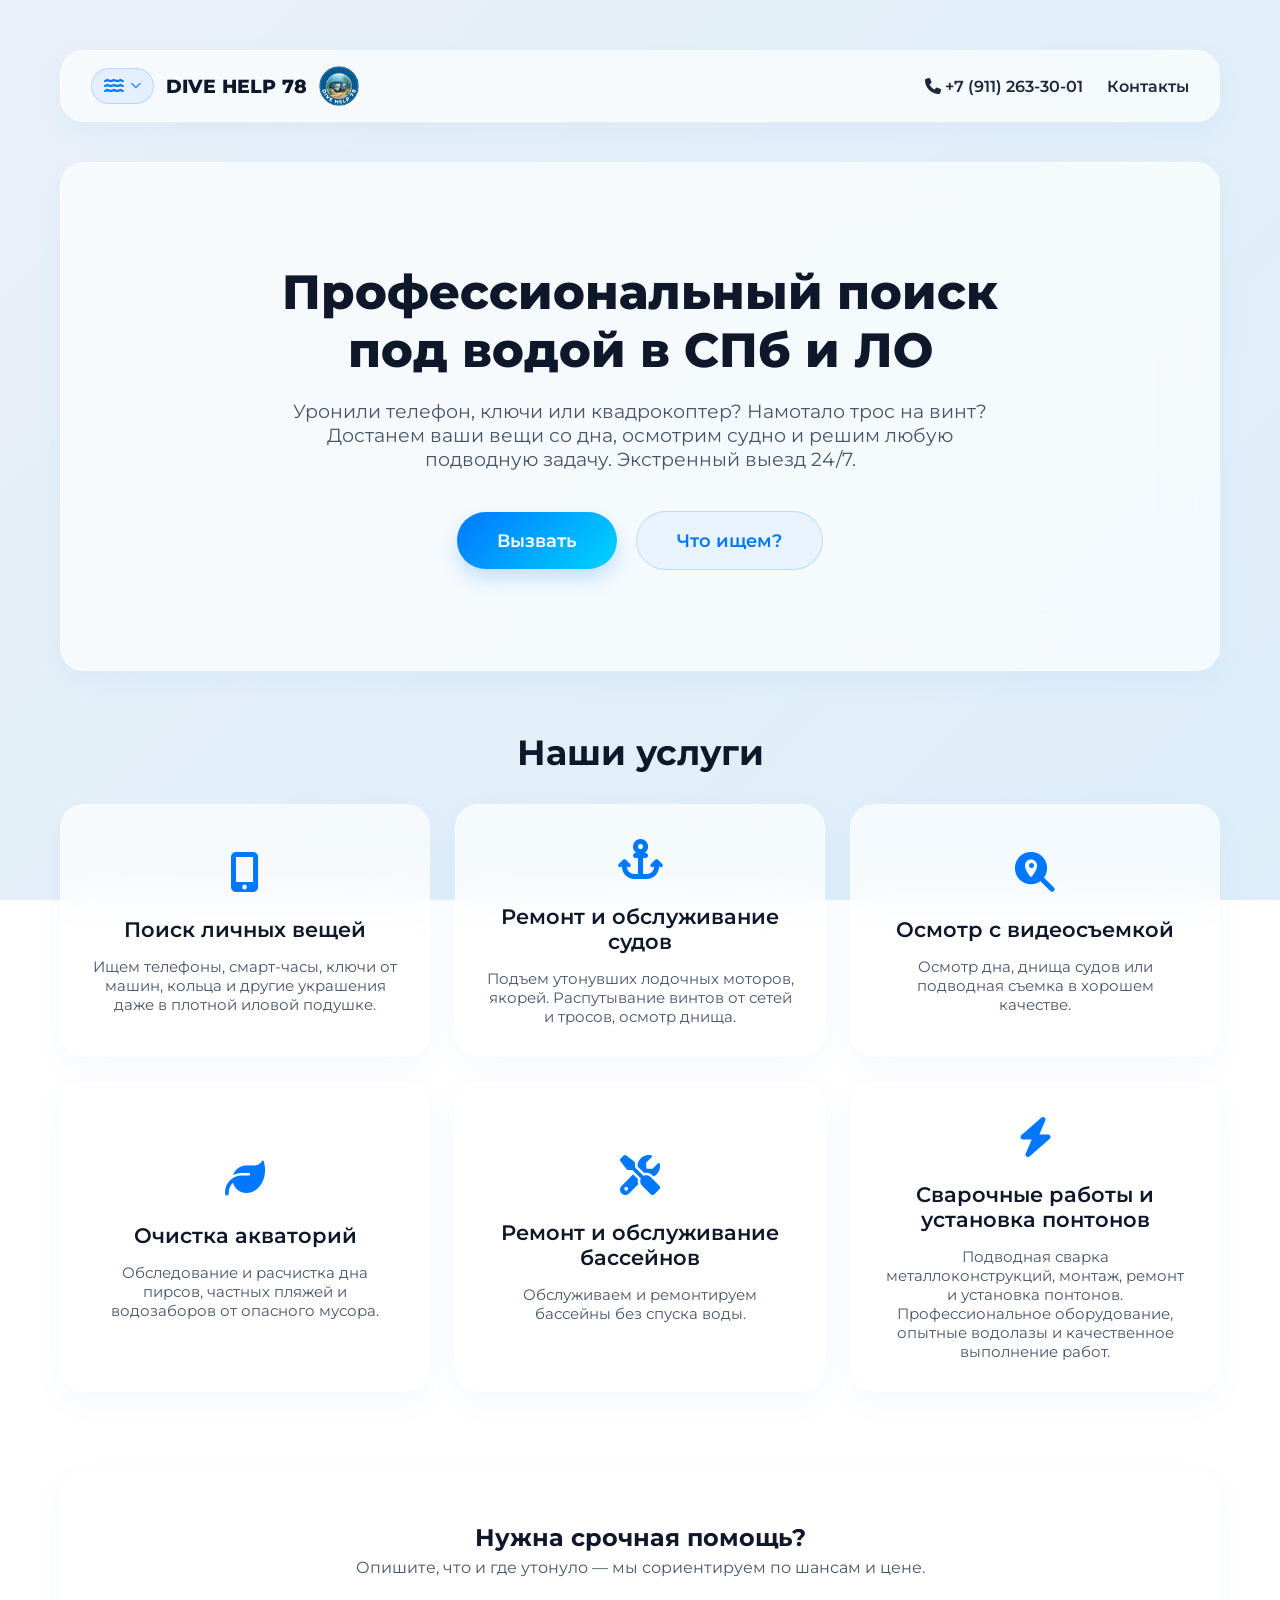
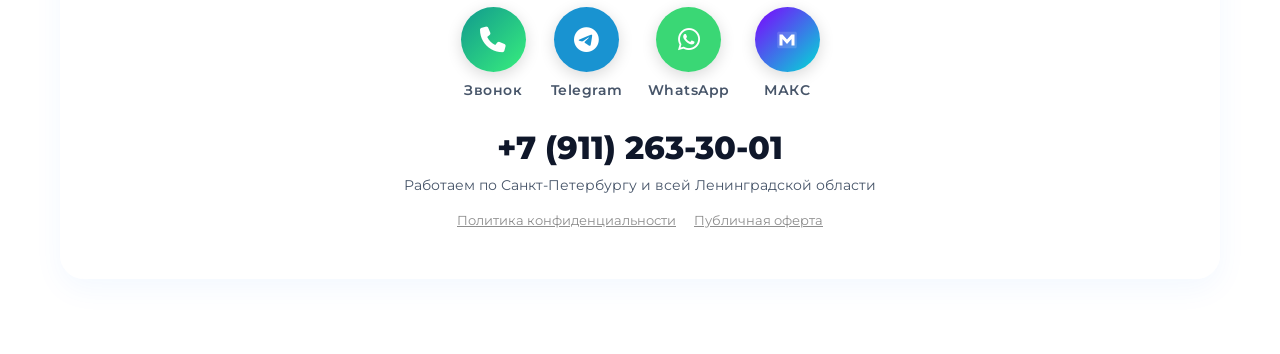
==== index.html @ a7d0ae2f "Add files via upload" ====
<!DOCTYPE html>
<html lang="ru">
<head>
    <meta charset="UTF-8">
    <meta name="viewport" content="width=device-width, initial-scale=1.0">
    <title>Водолазные услуги. СПб и ЛО</title>
    <link href="https://fonts.googleapis.com/css2?family=Montserrat:wght@400;600;800&display=swap" rel="stylesheet">
    <link rel="stylesheet" href="https://cdnjs.cloudflare.com/ajax/libs/font-awesome/6.4.0/css/all.min.css">
    <link rel="icon" href="Alogo.png" type="image/x-icon">
    
    <style>
        * {
            margin: 0;
            padding: 0;
            box-sizing: border-box;
            font-family: 'Montserrat', sans-serif;
        }

        html {
            height: -webkit-fill-available;
        }

        body {
            margin: 0;
            padding: 0;
            min-height: 100vh;
            min-height: 100dvh;
            padding-top: calc(max(15px, env(safe-area-inset-top)) + 15px) !important;
            padding-bottom: calc(max(15px, env(safe-area-inset-bottom)) + 20px) !important;
            
            position: relative;
            box-sizing: border-box;
            overflow-x: hidden;
        }

        body::before {
            content: "";
            position: fixed;
            top: 0;
            left: 0;
            right: 0;
            bottom: 0;
            background: rgba(15, 23, 42, 0.3);
            backdrop-filter: blur(8px); 
            -webkit-backdrop-filter: blur(8px);
            
            z-index: -1;
            pointer-events: none;
        }

        *, *::before, *::after {
            box-sizing: border-box;
        }

        .overlay {
            position: fixed;
            top: 0; left: 0; right: 0; bottom: 0;
            background: linear-gradient(135deg, rgba(240, 248, 255, 0.88) 0%, rgba(224, 242, 254, 0.92) 100%);
            z-index: -1;
        }

        .container {
            max-width: 1200px;
            margin: 0 auto;
            padding: 0 20px;
        }

        .glass {
            background: rgba(255, 255, 255, 0.65);
            backdrop-filter: blur(24px);
            -webkit-backdrop-filter: blur(24px);
            border: 1px solid rgba(255, 255, 255, 0.6);
            box-shadow: 0 10px 30px rgba(0, 119, 255, 0.05);
            border-radius: 24px;
        }

        header {
            display: flex;
            justify-content: space-between;
            align-items: center;
            padding: 15px 30px;
            margin-top: 20px;
            border-radius: 100px;
            position: relative;
            z-index: 100;
        }

        .logo {
            font-weight: 800;
            font-size: 1.2rem;
            display: flex;
            align-items: center;
            gap: 12px;
            user-select: none;
            color: #0f172a;
        }

        .logo-dropdown-container {
            position: relative;
            display: inline-flex;
            align-items: center;
        }

        .logo-dropdown-trigger {
            background: rgba(0, 119, 255, 0.08);
            border: 1px solid rgba(0, 119, 255, 0.2);
            color: #0077ff;
            cursor: pointer;
            display: flex;
            align-items: center;
            justify-content: center;
            gap: 6px;
            padding: 8px 12px;
            border-radius: 50px;
            transition: all 0.3s cubic-bezier(0.4, 0, 0.2, 1);
            outline: none;
        }

        .logo-dropdown-trigger:hover {
            background: rgba(0, 119, 255, 0.15);
            border-color: rgba(0, 119, 255, 0.4);
            transform: translateY(-1px);
            box-shadow: 0 4px 15px rgba(0, 119, 255, 0.15);
        }

        .logo-dropdown-trigger:active {
            transform: translateY(1px);
        }

        .logo-dropdown-trigger i.fa-water {
            font-size: 1.1rem;
        }

        .dropdown-arrow {
            font-size: 0.7rem;
            opacity: 0.8;
            transition: transform 0.3s ease;
        }

        .logo-dropdown-container.active .dropdown-arrow {
            transform: rotate(180deg);
        }

        .logo-dropdown-menu {
            position: absolute;
            top: calc(100% + 12px);
            left: 0;
            min-width: 280px;
            z-index: 1001;
            padding: 8px;
            display: none;
            opacity: 0;
            transform: translateY(-10px);
            transition: opacity 0.25s ease, transform 0.25s ease;
            pointer-events: none;
            background: rgba(255, 255, 255, 0.95);
            backdrop-filter: blur(32px);
            -webkit-backdrop-filter: blur(32px);
            border: 1px solid rgba(0, 119, 255, 0.15);
            box-shadow: 0 15px 40px rgba(0, 119, 255, 0.1);
        }

        .logo-dropdown-menu.show {
            display: block;
            opacity: 1;
            transform: translateY(0);
            pointer-events: auto;
        }

        .logo-dropdown-item {
            display: flex;
            align-items: center;
            gap: 12px;
            color: #334155;
            text-decoration: none;
            padding: 12px 16px;
            border-radius: 14px;
            font-size: 0.9rem;
            font-weight: 600;
            transition: all 0.2s ease;
        }

        .logo-dropdown-item:hover {
            background: rgba(0, 119, 255, 0.08);
            color: #0077ff;
            padding-left: 20px;
        }

        .logo-dropdown-item.active {
            color: #0077ff;
            background: rgba(0, 119, 255, 0.05);
        }

        .logo-dropdown-item i {
            font-size: 0.85rem;
            width: 16px;
            text-align: center;
            color: #0077ff;
            opacity: 0.9;
        }

        .mobile-close-btn {
            display: none;
        }

        .header-contacts a {
            color: #1e293b;
            text-decoration: none;
            font-weight: 600;
            margin-left: 20px;
            transition: 0.3s;
        }
        .header-contacts a:hover { color: #0077ff; }

        .hero {
            text-align: center;
            padding: 100px 20px;
            margin: 40px 0;
        }

        .hero h1 {
            font-size: 3rem;
            font-weight: 800;
            margin-bottom: 20px;
            color: #0f172a;
            text-shadow: none;
        }

        .hero p {
            font-size: 1.2rem;
            max-width: 700px;
            margin: 0 auto 40px;
            color: #475569;
        }

        .btn {
            display: inline-block;
            padding: 18px 40px;
            font-size: 1.1rem;
            font-weight: 600;
            text-decoration: none;
            border-radius: 50px;
            transition: all 0.3s ease;
            border: none;
            cursor: pointer;
        }

        .btn-primary {
            background: linear-gradient(135deg, #0077ff 0%, #00d4ff 100%);
            color: #fff;
            box-shadow: 0 10px 20px rgba(0, 119, 255, 0.2);
        }

        .btn-primary:hover {
            transform: translateY(-3px);
            box-shadow: 0 15px 25px rgba(0, 119, 255, 0.35);
        }

        .btn-outline {
            background: rgba(0, 119, 255, 0.05);
            border: 1px solid rgba(0, 119, 255, 0.2);
            color: #0077ff;
            margin-left: 15px;
        }
        .btn-outline:hover { 
            background: rgba(0, 119, 255, 0.1);
            border-color: rgba(0, 119, 255, 0.4);
        }

        .services-title {
            text-align: center;
            font-size: 2.2rem;
            margin: 60px 0 30px;
            color: #0f172a;
        }

        .services-grid {
            display: grid;
            grid-template-columns: repeat(auto-fit, minmax(280px, 1fr));
            gap: 25px;
            margin-bottom: 80px;
        }

        .service-card {
            display: flex;
            flex-direction: column;
            align-items: center;
            justify-content: center;
            padding: 30px;
            text-align: center;
            text-decoration: none;
            color: #1e293b;
            transition: transform 0.4s cubic-bezier(0.165, 0.84, 0.44, 1), 
                        background 0.4s ease, 
                        box-shadow 0.4s ease,
                        border-color 0.4s ease;
            cursor: pointer;
        }

        .service-card:hover {
            transform: translateY(-10px);
            background: rgba(255, 255, 255, 0.9);
            border-color: rgba(0, 119, 255, 0.3);
            box-shadow: 0 15px 35px rgba(0, 119, 255, 0.1);
        }

        .service-icon {
            font-size: 2.5rem;
            color: #0077ff;
            margin-bottom: 20px;
        }

        .service-card h3 {
            font-size: 1.3rem;
            margin-bottom: 15px;
            font-weight: 600;
            color: #0f172a;
        }

        .service-card p {
            font-size: 0.95rem;
            color: #475569;
        }

        footer {
            text-align: center;
            padding: 50px 20px;
            margin-bottom: 40px;
            color: #1e293b;
        }

        footer h2 {
            color: #0f172a;
        }

        .social-links {
            margin: 30px auto;
            display: flex;
            justify-content: center;
            flex-wrap: wrap;
            gap: 25px;
            max-width: 700px;
        }

        .social-item {
            display: flex;
            flex-direction: column;
            align-items: center;
            gap: 10px;
        }

        .social-btn {
            display: flex;
            align-items: center;
            justify-content: center;
            width: 65px;
            height: 65px;
            border-radius: 50%;
            font-size: 1.6rem;
            color: #fff;
            text-decoration: none;
            transition: all 0.3s cubic-bezier(0.175, 0.885, 0.32, 1.275);
            box-shadow: 0 4px 15px rgba(0,0,0,0.15);
        }

        .social-btn.phone {
            background: linear-gradient(135deg, #11998e 0%, #38ef7d 100%);
        }
        .social-btn.tg {
            background: rgba(0, 136, 204, 0.9);
        }
        .social-btn.wa {
            background: rgba(37, 211, 102, 0.9);
        }
        .social-btn.max {
            background: linear-gradient(135deg, #7F00FF 0%, #00DFD4 100%);
        }

        .social-btn:hover {
            transform: scale(1.15) translateY(-5px);
            box-shadow: 0 10px 25px rgba(0, 119, 255, 0.25);
        }

        .social-label {
            font-size: 0.85rem;
            font-weight: 600;
            color: #475569;
            letter-spacing: 0.5px;
            transition: color 0.3s ease;
        }

        .social-item:hover .social-label {
            color: #0077ff;
        }

        .header-center-img {
            height: 2.5rem;
            width: auto;
            object-fit: contain;
            display: block;
        }

        @media (max-width: 768px) {
            .header-center-img {
                height: 1rem;
            }
        }

        @media (max-width: 768px) {
            .container { 
                padding: 0 6px !important; 
            }
            
            body {
                background-attachment: scroll;
            }

            .glass {
                background: rgba(255, 255, 255, 0.95) !important;
                backdrop-filter: blur(10px) !important;
                -webkit-backdrop-filter: blur(10px) !important;
                border: 1px solid rgba(255, 255, 255, 0.9) !important;
                box-shadow: 0 4px 15px rgba(0, 119, 255, 0.03) !important;
            }

            header { 
                flex-direction: row !important; 
                justify-content: space-between !important;
                align-items: center !important;
                margin-top: 8px !important;
                padding: 10px 14px !important;
                border-radius: 16px !important;
                gap: 8px !important;
            }
            
            .logo { 
                width: auto !important;
                justify-content: flex-start !important;
                font-size: 0.95rem !important;
            }
            
            .header-contacts {
                display: flex !important;
                flex-direction: column !important;
                align-items: flex-end !important;
                gap: 2px !important;
            }

            .header-contacts a { 
                margin: 0 !important; 
                display: block !important; 
                font-size: 0.8rem !important;
                line-height: 1.2 !important;
            }
            
            .hero {
                padding: 24px 12px !important;
                margin: 10px 0 !important;
                border-radius: 16px !important;
            }

            .hero h1 { 
                font-size: 1.6rem !important; 
                margin-bottom: 8px !important;
                line-height: 1.25 !important;
            }

            .hero p {
                font-size: 0.85rem !important;
                margin-bottom: 16px !important;
                line-height: 1.45 !important;
            }

            .hero-buttons {
                display: flex !important;
                gap: 8px !important;
                justify-content: center !important;
                width: 100% !important;
            }

            .btn {
                padding: 12px 14px !important;
                font-size: 0.9rem !important;
                border-radius: 12px !important;
                flex: 1 !important;
                text-align: center !important;
            }

            .btn-outline { 
                margin-left: 0 !important; 
                margin-top: 0 !important; 
            }
            
            .services-title {
                font-size: 1.4rem !important;
                margin: 20px 0 10px !important;
            }

            .services-grid {
                grid-template-columns: 1fr !important;
                gap: 8px !important;
                margin-bottom: 25px !important;
            }

            .service-card {
                padding: 14px 16px !important;
                border-radius: 16px !important;
                text-align: left !important;
                display: flex !important;
                flex-direction: row !important;
                align-items: center !important;
                justify-content: flex-start !important;
                gap: 14px !important;
            }

            .service-card:hover {
                transform: none !important;
            }

            .service-icon {
                font-size: 1.8rem !important;
                margin-bottom: 0 !important;
                flex-shrink: 0 !important;
                width: 36px !important;
                text-align: center !important;
            }

            .service-card-text {
                display: flex !important;
                flex-direction: column !important;
                gap: 2px !important;
            }

            .service-card h3 {
                font-size: 1.05rem !important;
                margin-bottom: 0 !important;
            }

            .service-card p {
                font-size: 0.8rem !important;
                line-height: 1.35 !important;
            }

            footer {
                padding: 25px 12px !important;
                margin-bottom: 12px !important;
                border-radius: 16px !important;
            }

            footer h2 {
                font-size: 1.3rem !important;
            }

            footer p {
                font-size: 0.85rem !important;
            }

            .social-links {
                gap: 12px !important;
                margin: 15px 0 !important;
            }

            .social-item {
                gap: 6px !important;
            }

            .social-btn {
                width: 50px !important;
                height: 50px !important;
                font-size: 1.25rem !important;
            }

            .social-label {
                font-size: 0.7rem !important;
            }

            footer a[href^="tel"] {
                font-size: 1.45rem !important;
            }
            
            .logo-dropdown-menu {
                position: fixed;
                top: 0;
                left: 0;
                width: 100vw;
                height: 100vh;
                min-width: 100vw;
                background: rgba(240, 248, 255, 0.98);
                backdrop-filter: blur(32px);
                -webkit-backdrop-filter: blur(32px);
                z-index: 99999;
                padding: 100px 24px 40px 24px;
                border: none;
                border-radius: 0;
                display: none;
                flex-direction: column;
                justify-content: center;
                align-items: center;
                box-sizing: border-box;
                transform: translateY(-20px);
                opacity: 0;
                transition: opacity 0.3s cubic-bezier(0.4, 0, 0.2, 1), transform 0.3s cubic-bezier(0.4, 0, 0.2, 1);
                pointer-events: none;
            }
            
            .logo-dropdown-menu.show {
                display: flex !important;
                opacity: 1;
                transform: translateY(0);
                pointer-events: auto;
            }

            .logo-dropdown-items-container {
                width: 100%;
                max-width: 360px;
                display: flex;
                flex-direction: column;
                gap: 16px;
            }

            .logo-dropdown-item {
                font-size: 1.1rem;
                padding: 18px 24px;
                border-radius: 18px;
                background: rgba(255, 255, 255, 0.7);
                border: 1px solid rgba(0, 119, 255, 0.1);
                color: #1e293b;
                justify-content: flex-start;
                transition: all 0.2s ease;
            }

            .logo-dropdown-item:hover {
                background: rgba(0, 119, 255, 0.1);
                transform: scale(1.02);
                padding-left: 28px;
            }

            .mobile-close-btn {
                display: flex;
                align-items: center;
                justify-content: center;
                position: absolute;
                top: 30px;
                right: 30px;
                width: 54px;
                height: 54px;
                border-radius: 50%;
                background: rgba(255, 255, 255, 0.9);
                border: 1px solid rgba(0, 119, 255, 0.15);
                color: #1e293b;
                font-size: 1.6rem;
                cursor: pointer;
                transition: all 0.25s cubic-bezier(0.4, 0, 0.2, 1);
                z-index: 100000;
            }

            .mobile-close-btn:hover {
                background: #ffffff;
                transform: rotate(90deg) scale(1.05);
            }
        }
    </style>
</head>
<body>

    <div class="overlay"></div>

    <div class="container">
        <header class="glass">
            <div class="logo">
                <div class="logo-dropdown-container" id="logoDropdownContainer">
                    <button class="logo-dropdown-trigger" id="logoDropdownTrigger" title="Разделы сайта" aria-label="Открыть меню разделов">
                        <i class="fa-solid fa-water"></i>
                        <i class="fa-solid fa-chevron-down dropdown-arrow"></i>
                    </button>
                    <div class="logo-dropdown-menu glass" id="logoDropdownMenu">
                        <button class="mobile-close-btn" id="mobileCloseBtn" aria-label="Закрыть меню">
                            <i class="fa-solid fa-xmark"></i>
                        </button>
                        <div class="logo-dropdown-items-container" id="logoDropdownItemsContainer"></div>
                    </div>
                </div>
                <span><a href="index.html" style="color: inherit; text-decoration: none;">DIVE HELP 78</a></span>
                <img src="Alogo.png" alt="Центральный логотип" class="header-center-img">
            </div>
            <div class="header-contacts">
                <a href="tel:+79112633001"><i class="fa-solid fa-phone"></i> +7 (911) 263-30-01</a>
                <a href="#contacts" id="headerContactsLink">Контакты</a>
            </div>
        </header>

        <section class="hero glass">
            <h1>Профессиональный поиск<br>под водой в СПб и ЛО</h1>
            <p>Уронили телефон, ключи или квадрокоптер? Намотало трос на винт? Достанем ваши вещи со дна, осмотрим судно и решим любую подводную задачу. Экстренный выезд 24/7.</p>
            <div class="hero-buttons">
                <a href="tel:+79112633001" class="btn btn-primary">Вызвать</a>
                <a href="#services" class="btn btn-outline" id="heroServicesBtn">Что ищем?</a>
            </div>
        </section>

        <h2 class="services-title">Наши услуги</h2>

        <section class="services-grid" id="services">
            <a href="personal-search.html" class="service-card glass">
                <div class="service-icon"><i class="fa-solid fa-mobile-screen-button"></i></div>
                <div class="service-card-text">
                    <h3>Поиск личных вещей</h3>
                    <p>Ищем телефоны, смарт-часы, ключи от машин, кольца и другие украшения даже в плотной иловой подушке.</p>
                </div>
            </a>
            <a href="boat-help.html" class="service-card glass">
                <div class="service-icon"><i class="fa-solid fa-anchor"></i></div>
                <div class="service-card-text">
                    <h3>Ремонт и обслуживание судов</h3>
                    <p>Подъем утонувших лодочных моторов, якорей. Распутывание винтов от сетей и тросов, осмотр днища.</p>
                </div>
            </a>
            <a href="instrument-work.html" class="service-card glass">
                <div class="service-icon"><i class="fa-solid fa-magnifying-glass-location"></i></div>
                <div class="service-card-text">
                    <h3>Осмотр с видеосъемкой</h3>
                    <p>Осмотр дна, днища судов или подводная съемка в хорошем качестве.</p>
                </div>
            </a>
            <a href="water-cleaning.html" class="service-card glass">
                <div class="service-icon"><i class="fa-solid fa-leaf"></i></div>
                <div class="service-card-text">
                    <h3>Очистка акваторий</h3>
                    <p>Обследование и расчистка дна пирсов, частных пляжей и водозаборов от опасного мусора.</p>
                </div>
            </a>
            <a href="pool-cleaning.html" class="service-card glass">
                <div class="service-icon"><i class="fa-solid fa-screwdriver-wrench"></i></div>
                <div class="service-card-text">
                    <h3>Ремонт и обслуживание бассейнов</h3>
                    <p>Обслуживаем и ремонтируем бассейны без спуска воды.</p>
                </div>
            </a>
            <a href="welding.html" class="service-card glass">
                <div class="service-icon"><i class="fa-solid fa-bolt"></i></div>
                <div class="service-card-text">
                    <h3>Сварочные работы и установка понтонов</h3>
                    <p>Подводная сварка металлоконструкций, монтаж, ремонт и установка понтонов. Профессиональное оборудование, опытные водолазы и качественное выполнение работ.</p>
                </div>
            </a>
        </section>

        <footer class="glass" id="contacts">
            <h2>Нужна срочная помощь?</h2>
            <p style="margin-top: 6px; color: #475569;">Опишите, что и где утонуло — мы сориентируем по шансам и цене.</p>
            
            <div class="social-links">
                <div class="social-item">
                    <a href="tel:+79112633001" class="social-btn phone" title="Позвонить">
                        <i class="fa-solid fa-phone"></i>
                    </a>
                    <span class="social-label">Звонок</span>
                </div>

                <div class="social-item">
                    <a href="https://t.me/ProRepairman" class="social-btn tg" title="Telegram">
                        <i class="fa-brands fa-telegram"></i>
                    </a>
                    <span class="social-label">Telegram</span>
                </div>

                <div class="social-item">
                    <a href="https://wa.me/qr/2NF34R5OAM47B1" class="social-btn wa" title="WhatsApp">
                        <i class="fa-brands fa-whatsapp"></i>
                    </a>
                    <span class="social-label">WhatsApp</span>
                </div>

                <div class="social-item">
                    <a href="https://max.ru/u/f9LHodD0cOJIS66kGopVTmvgJo4LLvwAf3S8urF5gBmhGiVGxM2g5VNyJGg" class="social-btn max" title="Мессенджер МАКС">
                        <svg width="24" height="24" viewBox="0 0 24 24" fill="none" xmlns="http://www.w3.org/2000/svg">
                            <path d="M2.25 5.25V18.75C2.25 19.5784 2.92157 20.25 3.75 20.25H20.25C21.0784 20.25 21.75 19.5784 21.75 18.75V5.25C21.75 4.42157 21.0784 3.75 20.25 3.75H3.75C2.92157 3.75 2.25 4.42157 2.25 5.25Z" fill="white" fill-opacity="0.15"/>
                            <path d="M4.5 17.5V6.5H7.5L12 11.5L16.5 6.5H19.5V17.5H16.5V11L12 16L7.5 11V17.5H4.5Z" fill="white"/>
                        </svg>
                    </a>
                    <span class="social-label">МАКС</span>
                </div>
            </div>

            <a href="tel:+79112633001" style="font-size: 2rem; color: #0f172a; text-decoration: none; font-weight: 800;">
                +7 (911) 263-30-01
            </a>
            <p style="margin-top: 10px; font-size: 0.85rem; color: #475569;">Работаем по Санкт-Петербургу и всей Ленинградской области</p>
            <div style="margin-top: 20px; font-size: 0.8rem;">
                <a href="privacy.html" style="color: rgb(141, 141, 141); text-decoration: underline; margin-right: 15px;">Политика конфиденциальности</a>
                <a href="offer.html" style="color: rgb(141, 141, 141); text-decoration: underline;">Публичная оферта</a>
            </div>
        </footer>
    </div>

    <script>
        document.addEventListener('DOMContentLoaded', () => {
            const sitePages = [
                { name: 'Главная страница', url: 'index.html', active: true, icon: 'fa-house' },
                { name: 'Поиск личных вещей', url: 'personal-search.html', icon: 'fa-mobile-screen-button' },
                { name: 'Помощь катерам и яхтам', url: 'boat-help.html', icon: 'fa-anchor' },
                { name: 'Осмотр с видеосъемкой', url: 'instrument-work.html', icon: 'fa-magnifying-glass-location' },
                { name: 'Очистка акваторий', url: 'water-cleaning.html', icon: 'fa-leaf' },
                { name: 'Ремонт и обслуживание бассейнов', url: 'pool-cleaning.html', icon: 'fa-screwdriver-wrench'},
                { name: 'Сварочные работы и установка понтонов', url: 'pool-cleaning.html', icon: 'fa-bolt'}
            ];

            const trigger = document.getElementById('logoDropdownTrigger');
            const menu = document.getElementById('logoDropdownMenu');
            const container = document.getElementById('logoDropdownContainer');
            const itemsContainer = document.getElementById('logoDropdownItemsContainer');
            const closeBtn = document.getElementById('mobileCloseBtn');

            if (menu && trigger && container && itemsContainer) {
                itemsContainer.innerHTML = ''; 

                sitePages.forEach(page => {
                    const item = document.createElement('a');
                    item.href = page.url;
                    item.className = 'logo-dropdown-item';
                    if (page.active) {
                        item.classList.add('active');
                    }

                    const iconClass = page.icon || 'fa-arrow-right';
                    item.innerHTML = `<i class="fa-solid ${iconClass}"></i><span>${page.name}</span>`;
                    
                    itemsContainer.appendChild(item);
                });

                function openDropdown() {
                    menu.style.display = window.innerWidth <= 768 ? 'flex' : 'block';
                    if (window.innerWidth <= 768) {
                        document.body.style.overflow = 'hidden';
                    }
                    setTimeout(() => {
                        menu.classList.add('show');
                        container.classList.add('active');
                    }, 20);
                }

                function closeDropdown() {
                    menu.classList.remove('show');
                    container.classList.remove('active');
                    document.body.style.overflow = '';
                    setTimeout(() => {
                        if (!menu.classList.contains('show')) {
                            menu.style.display = 'none';
                        }
                    }, 250);
                }

                trigger.addEventListener('click', (e) => {
                    e.stopPropagation();
                    const isOpen = menu.classList.contains('show');
                    if (isOpen) {
                        closeDropdown();
                    } else {
                        openDropdown();
                    }
                });

                if (closeBtn) {
                    closeBtn.addEventListener('click', (e) => {
                        e.stopPropagation();
                        closeDropdown();
                    });
                }

                document.addEventListener('click', (e) => {
                    if (window.innerWidth > 768 && !container.contains(e.target)) {
                        closeDropdown();
                    }
                });

                document.addEventListener('keydown', (e) => {
                    if (e.key === 'Escape') {
                        closeDropdown();
                    }
                });
            }

            function smoothScrollTo(targetSelector, duration) {
                const target = document.querySelector(targetSelector);
                if (!target) return;

                const targetPosition = target.getBoundingClientRect().top + window.pageYOffset;
                const startPosition = window.pageYOffset;
                const distance = targetPosition - startPosition;
                let startTime = null;

                function ease(t, b, c, d) {
                    t /= d / 2;
                    if (t < 1) return c / 2 * t * t * t * t * t + b;
                    t -= 2;
                    return c / 2 * (t * t * t * t * t + 2) + b;
                }

                function animation(currentTime) {
                    if (startTime === null) startTime = currentTime;
                    const timeElapsed = currentTime - startTime;
                    const run = ease(timeElapsed, startPosition, distance, duration);
                    window.scrollTo(0, run);
                    if (timeElapsed < duration) requestAnimationFrame(animation);
                }

                requestAnimationFrame(animation);
            }

            const contactsLink = document.getElementById('headerContactsLink');
            if (contactsLink) {
                contactsLink.addEventListener('click', (e) => {
                    e.preventDefault();
                    if (menu && menu.classList.contains('show')) {
                        closeDropdown();
                    }
                    smoothScrollTo('#contacts', 1200);
                });
            }

            const servicesBtn = document.getElementById('heroServicesBtn');
            if (servicesBtn) {
                servicesBtn.addEventListener('click', (e) => {
                    e.preventDefault();
                    smoothScrollTo('#services', 1000);
                });
            }
        });
    </script>
</body>
</html>
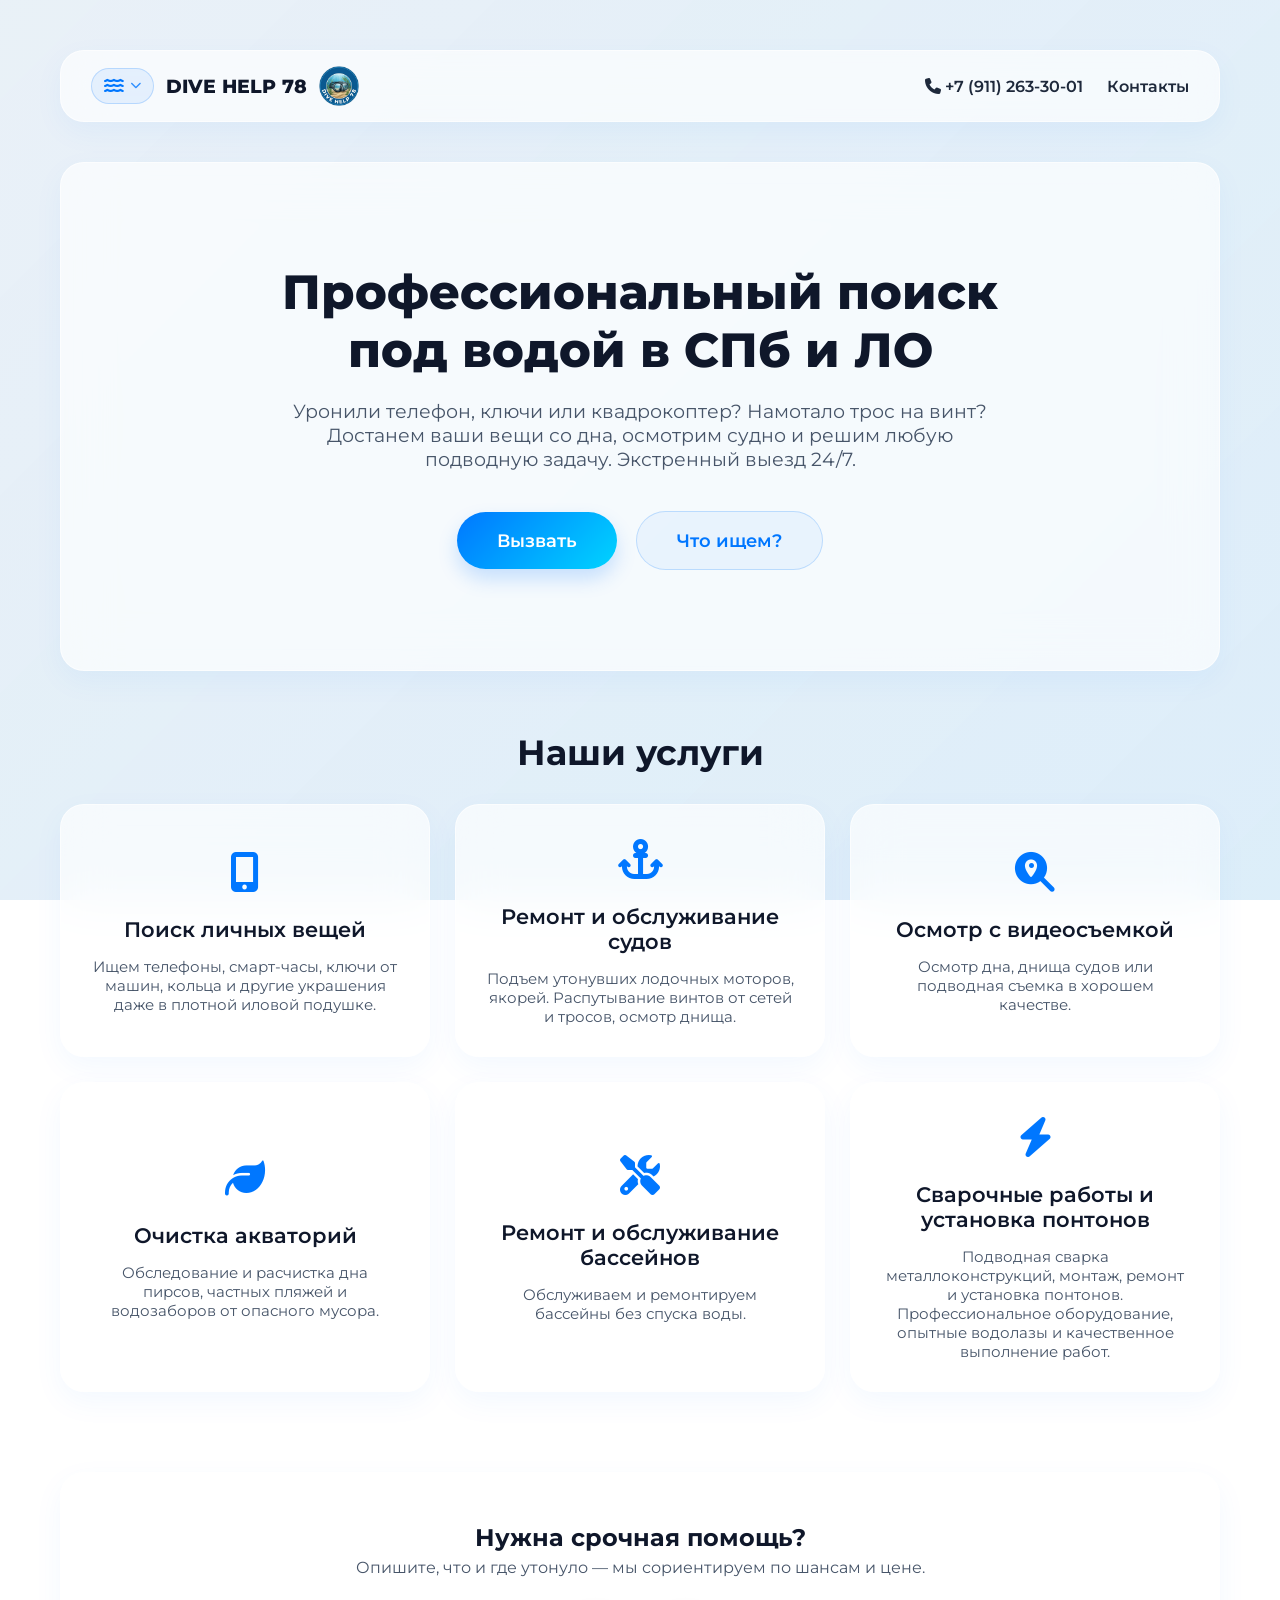
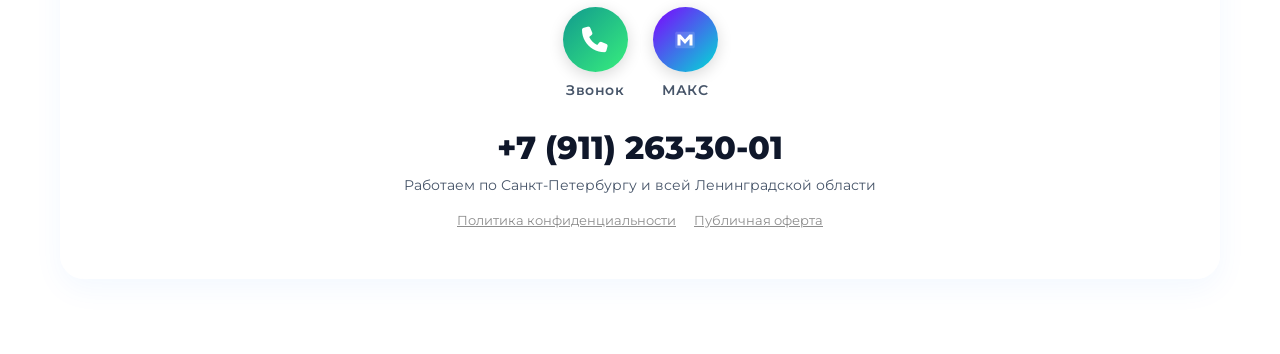
==== commit d56019aa: "Add files via upload" ====
--- a/index.html
+++ b/index.html
@@ -757,7 +757,7 @@
                     <span class="social-label">Звонок</span>
                 </div>
 
-                <div class="social-item">
+                <!-- <div class="social-item">
                     <a href="https://t.me/ProRepairman" class="social-btn tg" title="Telegram">
                         <i class="fa-brands fa-telegram"></i>
                     </a>
@@ -769,7 +769,7 @@
                         <i class="fa-brands fa-whatsapp"></i>
                     </a>
                     <span class="social-label">WhatsApp</span>
-                </div>
+                </div> -->
 
                 <div class="social-item">
                     <a href="https://max.ru/u/f9LHodD0cOJIS66kGopVTmvgJo4LLvwAf3S8urF5gBmhGiVGxM2g5VNyJGg" class="social-btn max" title="Мессенджер МАКС">
@@ -786,9 +786,13 @@
                 +7 (911) 263-30-01
             </a>
             <p style="margin-top: 10px; font-size: 0.85rem; color: #475569;">Работаем по Санкт-Петербургу и всей Ленинградской области</p>
-            <div style="margin-top: 20px; font-size: 0.8rem;">
+            <!--    <div style="margin-top: 20px; font-size: 0.8rem;">
                 <a href="privacy.html" style="color: rgb(141, 141, 141); text-decoration: underline; margin-right: 15px;">Политика конфиденциальности</a>
                 <a href="offer.html" style="color: rgb(141, 141, 141); text-decoration: underline;">Публичная оферта</a>
+            </div>    -->
+            <div style="margin-top: 20px; font-size: 0.8rem;">
+                <a href="development-in-process.html" style="color: rgb(141, 141, 141); text-decoration: underline; margin-right: 15px;">Политика конфиденциальности</a>
+                <a href="development-in-process.html" style="color: rgb(141, 141, 141); text-decoration: underline;">Публичная оферта</a>
             </div>
         </footer>
     </div>
@@ -802,7 +806,7 @@
                 { name: 'Осмотр с видеосъемкой', url: 'instrument-work.html', icon: 'fa-magnifying-glass-location' },
                 { name: 'Очистка акваторий', url: 'water-cleaning.html', icon: 'fa-leaf' },
                 { name: 'Ремонт и обслуживание бассейнов', url: 'pool-cleaning.html', icon: 'fa-screwdriver-wrench'},
-                { name: 'Сварочные работы и установка понтонов', url: 'pool-cleaning.html', icon: 'fa-bolt'}
+                { name: 'Сварочные работы и установка понтонов', url: 'welding.html', icon: 'fa-bolt'}
             ];
 
             const trigger = document.getElementById('logoDropdownTrigger');
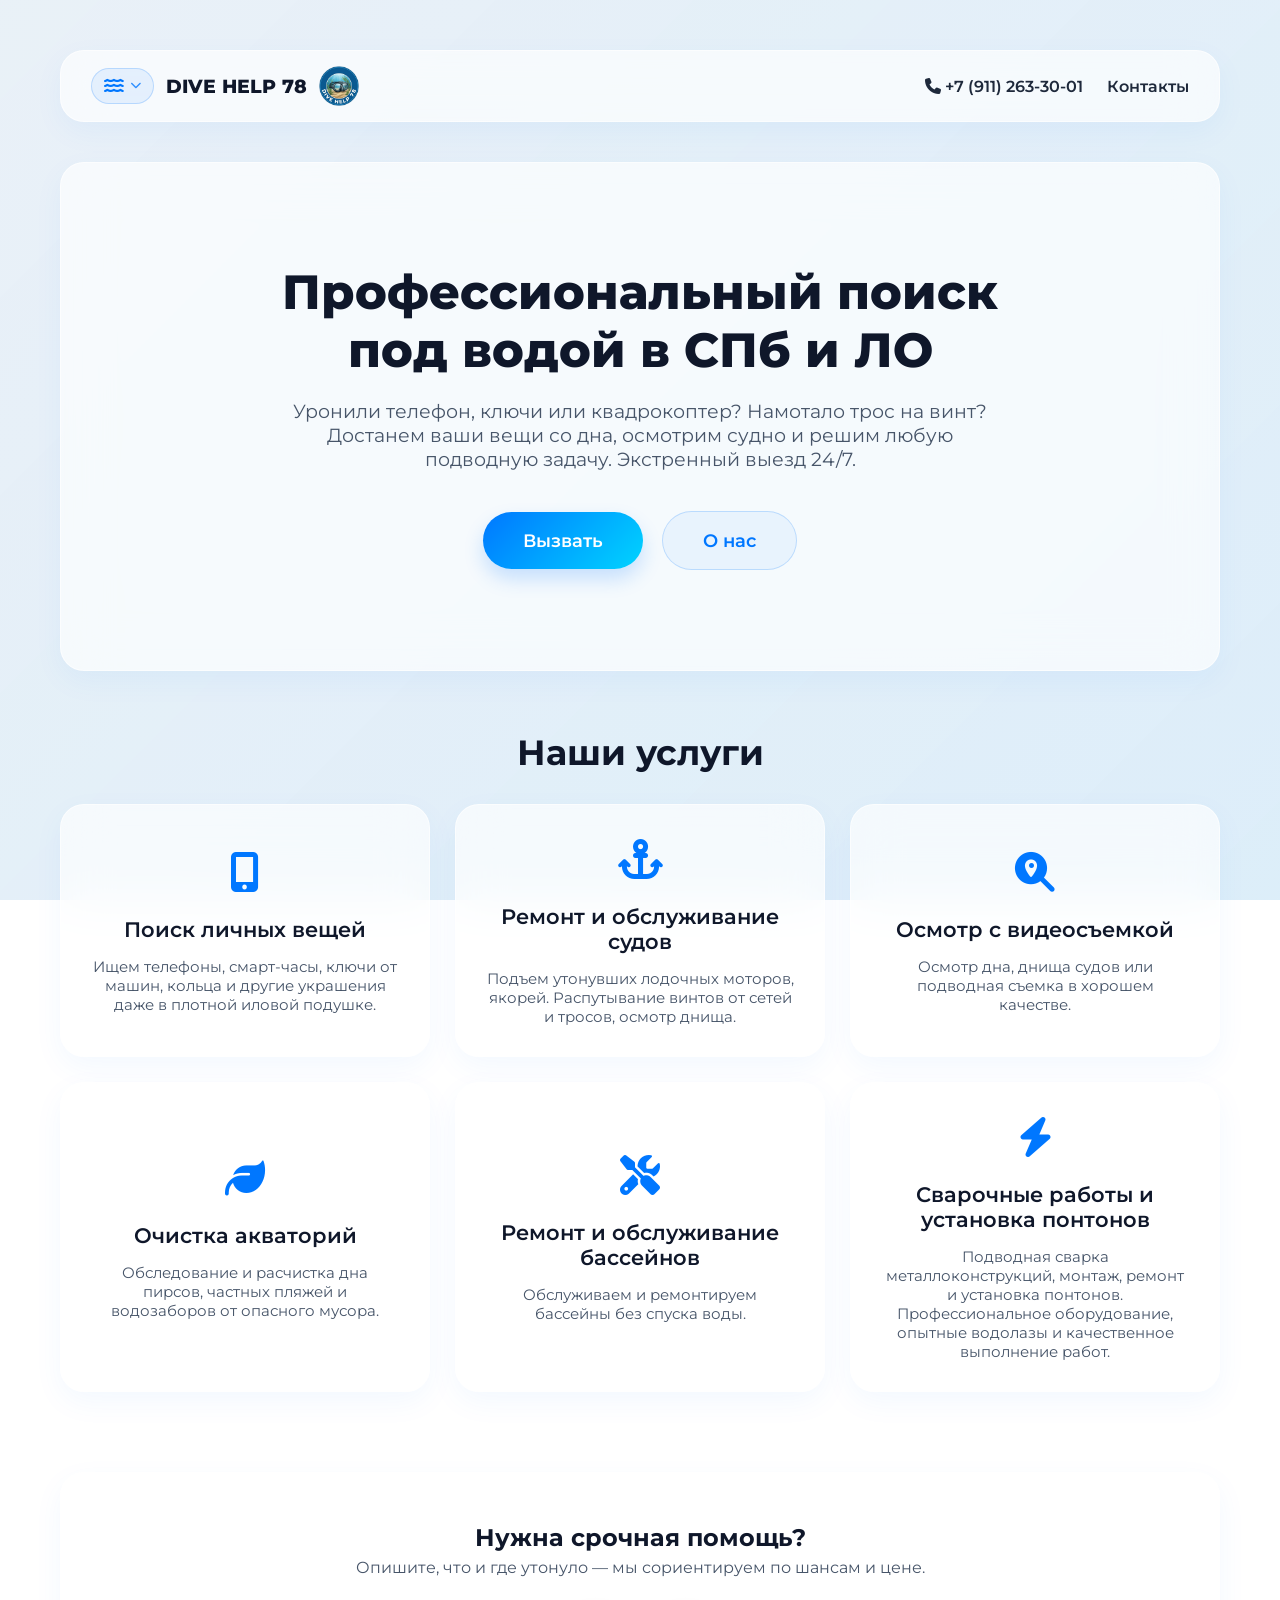
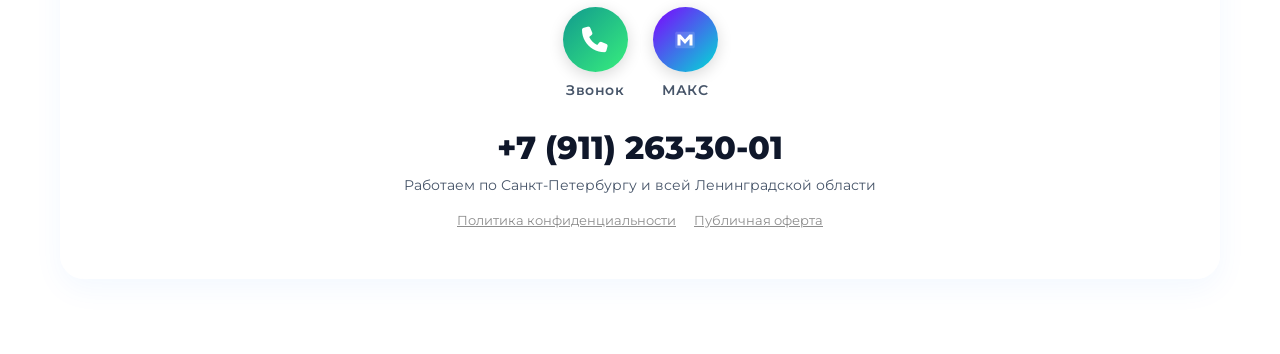
==== commit f2198c6e: "Add files via upload" ====
--- a/index.html
+++ b/index.html
@@ -694,7 +694,7 @@
             <p>Уронили телефон, ключи или квадрокоптер? Намотало трос на винт? Достанем ваши вещи со дна, осмотрим судно и решим любую подводную задачу. Экстренный выезд 24/7.</p>
             <div class="hero-buttons">
                 <a href="tel:+79112633001" class="btn btn-primary">Вызвать</a>
-                <a href="#services" class="btn btn-outline" id="heroServicesBtn">Что ищем?</a>
+                <a href="about.html" class="btn btn-outline" >О нас</a>
             </div>
         </section>
 
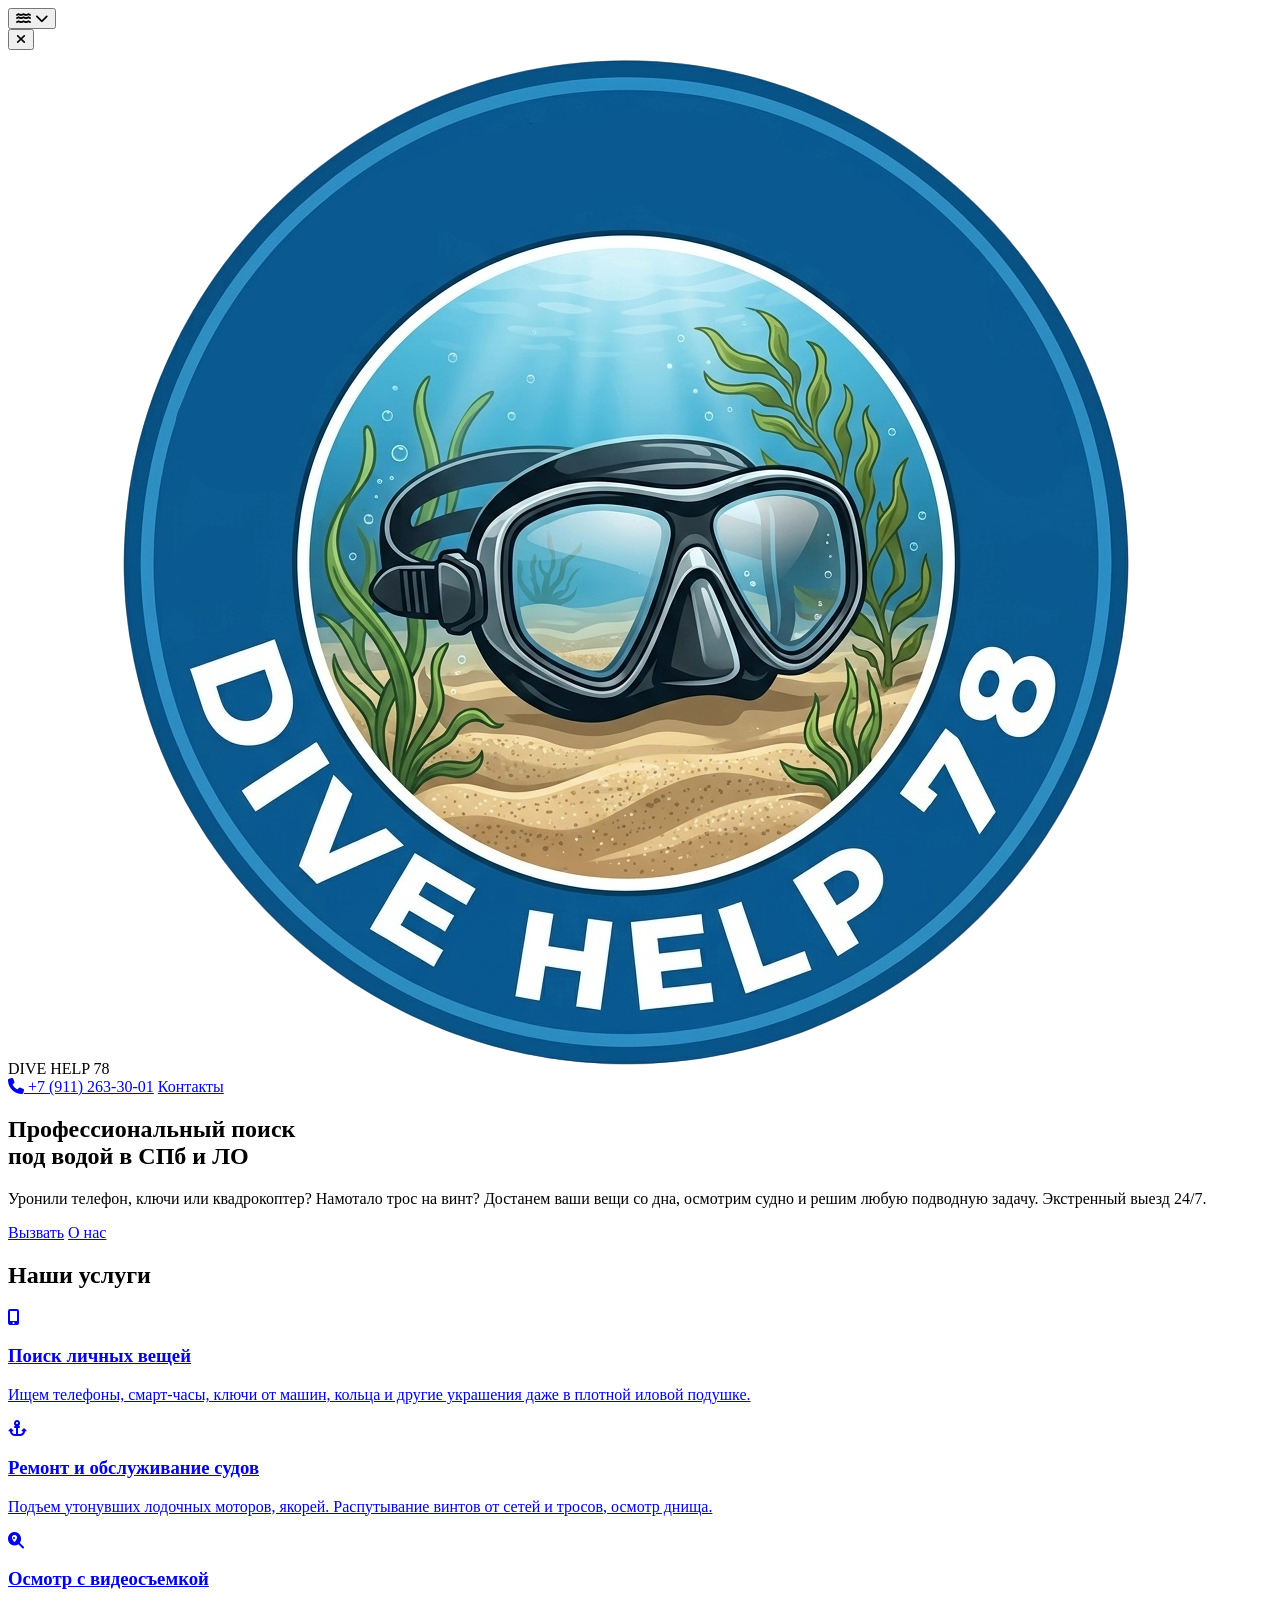
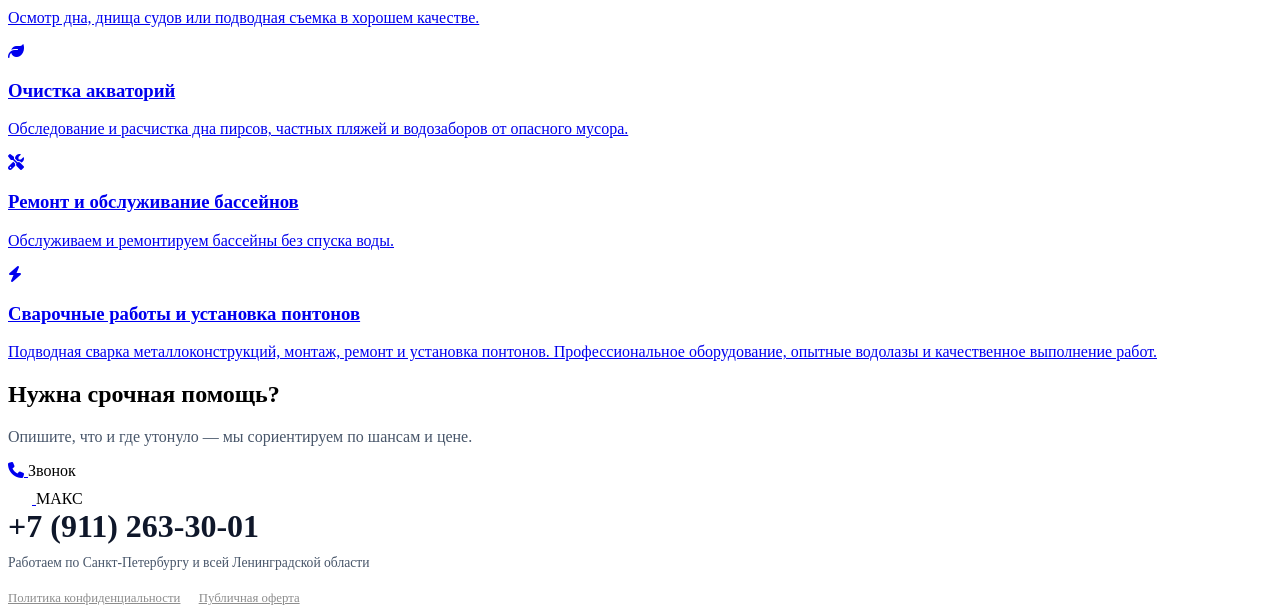
==== commit 2d0b7001: "Add files via upload" ====
--- a/index.html
+++ b/index.html
@@ -7,929 +7,144 @@
     <link href="https://fonts.googleapis.com/css2?family=Montserrat:wght@400;600;800&display=swap" rel="stylesheet">
     <link rel="stylesheet" href="https://cdnjs.cloudflare.com/ajax/libs/font-awesome/6.4.0/css/all.min.css">
     <link rel="icon" href="Alogo.png" type="image/x-icon">
-    
-    <style>
-        * {
-            margin: 0;
-            padding: 0;
-            box-sizing: border-box;
-            font-family: 'Montserrat', sans-serif;
-        }
-
-        html {
-            height: -webkit-fill-available;
-        }
-
-        body {
-            margin: 0;
-            padding: 0;
-            min-height: 100vh;
-            min-height: 100dvh;
-            padding-top: calc(max(15px, env(safe-area-inset-top)) + 15px) !important;
-            padding-bottom: calc(max(15px, env(safe-area-inset-bottom)) + 20px) !important;
-            
-            position: relative;
-            box-sizing: border-box;
-            overflow-x: hidden;
-        }
-
-        body::before {
-            content: "";
-            position: fixed;
-            top: 0;
-            left: 0;
-            right: 0;
-            bottom: 0;
-            background: rgba(15, 23, 42, 0.3);
-            backdrop-filter: blur(8px); 
-            -webkit-backdrop-filter: blur(8px);
-            
-            z-index: -1;
-            pointer-events: none;
-        }
-
-        *, *::before, *::after {
-            box-sizing: border-box;
-        }
-
-        .overlay {
-            position: fixed;
-            top: 0; left: 0; right: 0; bottom: 0;
-            background: linear-gradient(135deg, rgba(240, 248, 255, 0.88) 0%, rgba(224, 242, 254, 0.92) 100%);
-            z-index: -1;
-        }
-
-        .container {
-            max-width: 1200px;
-            margin: 0 auto;
-            padding: 0 20px;
-        }
-
-        .glass {
-            background: rgba(255, 255, 255, 0.65);
-            backdrop-filter: blur(24px);
-            -webkit-backdrop-filter: blur(24px);
-            border: 1px solid rgba(255, 255, 255, 0.6);
-            box-shadow: 0 10px 30px rgba(0, 119, 255, 0.05);
-            border-radius: 24px;
-        }
-
-        header {
-            display: flex;
-            justify-content: space-between;
-            align-items: center;
-            padding: 15px 30px;
-            margin-top: 20px;
-            border-radius: 100px;
-            position: relative;
-            z-index: 100;
-        }
-
-        .logo {
-            font-weight: 800;
-            font-size: 1.2rem;
-            display: flex;
-            align-items: center;
-            gap: 12px;
-            user-select: none;
-            color: #0f172a;
-        }
-
-        .logo-dropdown-container {
-            position: relative;
-            display: inline-flex;
-            align-items: center;
-        }
-
-        .logo-dropdown-trigger {
-            background: rgba(0, 119, 255, 0.08);
-            border: 1px solid rgba(0, 119, 255, 0.2);
-            color: #0077ff;
-            cursor: pointer;
-            display: flex;
-            align-items: center;
-            justify-content: center;
-            gap: 6px;
-            padding: 8px 12px;
-            border-radius: 50px;
-            transition: all 0.3s cubic-bezier(0.4, 0, 0.2, 1);
-            outline: none;
-        }
-
-        .logo-dropdown-trigger:hover {
-            background: rgba(0, 119, 255, 0.15);
-            border-color: rgba(0, 119, 255, 0.4);
-            transform: translateY(-1px);
-            box-shadow: 0 4px 15px rgba(0, 119, 255, 0.15);
-        }
-
-        .logo-dropdown-trigger:active {
-            transform: translateY(1px);
-        }
-
-        .logo-dropdown-trigger i.fa-water {
-            font-size: 1.1rem;
-        }
-
-        .dropdown-arrow {
-            font-size: 0.7rem;
-            opacity: 0.8;
-            transition: transform 0.3s ease;
-        }
-
-        .logo-dropdown-container.active .dropdown-arrow {
-            transform: rotate(180deg);
-        }
-
-        .logo-dropdown-menu {
-            position: absolute;
-            top: calc(100% + 12px);
-            left: 0;
-            min-width: 280px;
-            z-index: 1001;
-            padding: 8px;
-            display: none;
-            opacity: 0;
-            transform: translateY(-10px);
-            transition: opacity 0.25s ease, transform 0.25s ease;
-            pointer-events: none;
-            background: rgba(255, 255, 255, 0.95);
-            backdrop-filter: blur(32px);
-            -webkit-backdrop-filter: blur(32px);
-            border: 1px solid rgba(0, 119, 255, 0.15);
-            box-shadow: 0 15px 40px rgba(0, 119, 255, 0.1);
-        }
-
-        .logo-dropdown-menu.show {
-            display: block;
-            opacity: 1;
-            transform: translateY(0);
-            pointer-events: auto;
-        }
-
-        .logo-dropdown-item {
-            display: flex;
-            align-items: center;
-            gap: 12px;
-            color: #334155;
-            text-decoration: none;
-            padding: 12px 16px;
-            border-radius: 14px;
-            font-size: 0.9rem;
-            font-weight: 600;
-            transition: all 0.2s ease;
-        }
-
-        .logo-dropdown-item:hover {
-            background: rgba(0, 119, 255, 0.08);
-            color: #0077ff;
-            padding-left: 20px;
-        }
-
-        .logo-dropdown-item.active {
-            color: #0077ff;
-            background: rgba(0, 119, 255, 0.05);
-        }
-
-        .logo-dropdown-item i {
-            font-size: 0.85rem;
-            width: 16px;
-            text-align: center;
-            color: #0077ff;
-            opacity: 0.9;
-        }
-
-        .mobile-close-btn {
-            display: none;
-        }
-
-        .header-contacts a {
-            color: #1e293b;
-            text-decoration: none;
-            font-weight: 600;
-            margin-left: 20px;
-            transition: 0.3s;
-        }
-        .header-contacts a:hover { color: #0077ff; }
-
-        .hero {
-            text-align: center;
-            padding: 100px 20px;
-            margin: 40px 0;
-        }
-
-        .hero h1 {
-            font-size: 3rem;
-            font-weight: 800;
-            margin-bottom: 20px;
-            color: #0f172a;
-            text-shadow: none;
-        }
-
-        .hero p {
-            font-size: 1.2rem;
-            max-width: 700px;
-            margin: 0 auto 40px;
-            color: #475569;
-        }
-
-        .btn {
-            display: inline-block;
-            padding: 18px 40px;
-            font-size: 1.1rem;
-            font-weight: 600;
-            text-decoration: none;
-            border-radius: 50px;
-            transition: all 0.3s ease;
-            border: none;
-            cursor: pointer;
-        }
-
-        .btn-primary {
-            background: linear-gradient(135deg, #0077ff 0%, #00d4ff 100%);
-            color: #fff;
-            box-shadow: 0 10px 20px rgba(0, 119, 255, 0.2);
-        }
-
-        .btn-primary:hover {
-            transform: translateY(-3px);
-            box-shadow: 0 15px 25px rgba(0, 119, 255, 0.35);
-        }
-
-        .btn-outline {
-            background: rgba(0, 119, 255, 0.05);
-            border: 1px solid rgba(0, 119, 255, 0.2);
-            color: #0077ff;
-            margin-left: 15px;
-        }
-        .btn-outline:hover { 
-            background: rgba(0, 119, 255, 0.1);
-            border-color: rgba(0, 119, 255, 0.4);
-        }
-
-        .services-title {
-            text-align: center;
-            font-size: 2.2rem;
-            margin: 60px 0 30px;
-            color: #0f172a;
-        }
-
-        .services-grid {
-            display: grid;
-            grid-template-columns: repeat(auto-fit, minmax(280px, 1fr));
-            gap: 25px;
-            margin-bottom: 80px;
-        }
-
-        .service-card {
-            display: flex;
-            flex-direction: column;
-            align-items: center;
-            justify-content: center;
-            padding: 30px;
-            text-align: center;
-            text-decoration: none;
-            color: #1e293b;
-            transition: transform 0.4s cubic-bezier(0.165, 0.84, 0.44, 1), 
-                        background 0.4s ease, 
-                        box-shadow 0.4s ease,
-                        border-color 0.4s ease;
-            cursor: pointer;
-        }
-
-        .service-card:hover {
-            transform: translateY(-10px);
-            background: rgba(255, 255, 255, 0.9);
-            border-color: rgba(0, 119, 255, 0.3);
-            box-shadow: 0 15px 35px rgba(0, 119, 255, 0.1);
-        }
-
-        .service-icon {
-            font-size: 2.5rem;
-            color: #0077ff;
-            margin-bottom: 20px;
-        }
-
-        .service-card h3 {
-            font-size: 1.3rem;
-            margin-bottom: 15px;
-            font-weight: 600;
-            color: #0f172a;
-        }
-
-        .service-card p {
-            font-size: 0.95rem;
-            color: #475569;
-        }
-
-        footer {
-            text-align: center;
-            padding: 50px 20px;
-            margin-bottom: 40px;
-            color: #1e293b;
-        }
-
-        footer h2 {
-            color: #0f172a;
-        }
-
-        .social-links {
-            margin: 30px auto;
-            display: flex;
-            justify-content: center;
-            flex-wrap: wrap;
-            gap: 25px;
-            max-width: 700px;
-        }
-
-        .social-item {
-            display: flex;
-            flex-direction: column;
-            align-items: center;
-            gap: 10px;
-        }
-
-        .social-btn {
-            display: flex;
-            align-items: center;
-            justify-content: center;
-            width: 65px;
-            height: 65px;
-            border-radius: 50%;
-            font-size: 1.6rem;
-            color: #fff;
-            text-decoration: none;
-            transition: all 0.3s cubic-bezier(0.175, 0.885, 0.32, 1.275);
-            box-shadow: 0 4px 15px rgba(0,0,0,0.15);
-        }
-
-        .social-btn.phone {
-            background: linear-gradient(135deg, #11998e 0%, #38ef7d 100%);
-        }
-        .social-btn.tg {
-            background: rgba(0, 136, 204, 0.9);
-        }
-        .social-btn.wa {
-            background: rgba(37, 211, 102, 0.9);
-        }
-        .social-btn.max {
-            background: linear-gradient(135deg, #7F00FF 0%, #00DFD4 100%);
-        }
-
-        .social-btn:hover {
-            transform: scale(1.15) translateY(-5px);
-            box-shadow: 0 10px 25px rgba(0, 119, 255, 0.25);
-        }
-
-        .social-label {
-            font-size: 0.85rem;
-            font-weight: 600;
-            color: #475569;
-            letter-spacing: 0.5px;
-            transition: color 0.3s ease;
-        }
-
-        .social-item:hover .social-label {
-            color: #0077ff;
-        }
-
-        .header-center-img {
-            height: 2.5rem;
-            width: auto;
-            object-fit: contain;
-            display: block;
-        }
-
-        @media (max-width: 768px) {
-            .header-center-img {
-                height: 1rem;
-            }
-        }
-
-        @media (max-width: 768px) {
-            .container { 
-                padding: 0 6px !important; 
-            }
-            
-            body {
-                background-attachment: scroll;
-            }
-
-            .glass {
-                background: rgba(255, 255, 255, 0.95) !important;
-                backdrop-filter: blur(10px) !important;
-                -webkit-backdrop-filter: blur(10px) !important;
-                border: 1px solid rgba(255, 255, 255, 0.9) !important;
-                box-shadow: 0 4px 15px rgba(0, 119, 255, 0.03) !important;
-            }
-
-            header { 
-                flex-direction: row !important; 
-                justify-content: space-between !important;
-                align-items: center !important;
-                margin-top: 8px !important;
-                padding: 10px 14px !important;
-                border-radius: 16px !important;
-                gap: 8px !important;
-            }
-            
-            .logo { 
-                width: auto !important;
-                justify-content: flex-start !important;
-                font-size: 0.95rem !important;
-            }
-            
-            .header-contacts {
-                display: flex !important;
-                flex-direction: column !important;
-                align-items: flex-end !important;
-                gap: 2px !important;
-            }
-
-            .header-contacts a { 
-                margin: 0 !important; 
-                display: block !important; 
-                font-size: 0.8rem !important;
-                line-height: 1.2 !important;
-            }
-            
-            .hero {
-                padding: 24px 12px !important;
-                margin: 10px 0 !important;
-                border-radius: 16px !important;
-            }
-
-            .hero h1 { 
-                font-size: 1.6rem !important; 
-                margin-bottom: 8px !important;
-                line-height: 1.25 !important;
-            }
-
-            .hero p {
-                font-size: 0.85rem !important;
-                margin-bottom: 16px !important;
-                line-height: 1.45 !important;
-            }
-
-            .hero-buttons {
-                display: flex !important;
-                gap: 8px !important;
-                justify-content: center !important;
-                width: 100% !important;
-            }
-
-            .btn {
-                padding: 12px 14px !important;
-                font-size: 0.9rem !important;
-                border-radius: 12px !important;
-                flex: 1 !important;
-                text-align: center !important;
-            }
-
-            .btn-outline { 
-                margin-left: 0 !important; 
-                margin-top: 0 !important; 
-            }
-            
-            .services-title {
-                font-size: 1.4rem !important;
-                margin: 20px 0 10px !important;
-            }
-
-            .services-grid {
-                grid-template-columns: 1fr !important;
-                gap: 8px !important;
-                margin-bottom: 25px !important;
-            }
-
-            .service-card {
-                padding: 14px 16px !important;
-                border-radius: 16px !important;
-                text-align: left !important;
-                display: flex !important;
-                flex-direction: row !important;
-                align-items: center !important;
-                justify-content: flex-start !important;
-                gap: 14px !important;
-            }
-
-            .service-card:hover {
-                transform: none !important;
-            }
-
-            .service-icon {
-                font-size: 1.8rem !important;
-                margin-bottom: 0 !important;
-                flex-shrink: 0 !important;
-                width: 36px !important;
-                text-align: center !important;
-            }
-
-            .service-card-text {
-                display: flex !important;
-                flex-direction: column !important;
-                gap: 2px !important;
-            }
-
-            .service-card h3 {
-                font-size: 1.05rem !important;
-                margin-bottom: 0 !important;
-            }
-
-            .service-card p {
-                font-size: 0.8rem !important;
-                line-height: 1.35 !important;
-            }
-
-            footer {
-                padding: 25px 12px !important;
-                margin-bottom: 12px !important;
-                border-radius: 16px !important;
-            }
-
-            footer h2 {
-                font-size: 1.3rem !important;
-            }
-
-            footer p {
-                font-size: 0.85rem !important;
-            }
-
-            .social-links {
-                gap: 12px !important;
-                margin: 15px 0 !important;
-            }
-
-            .social-item {
-                gap: 6px !important;
-            }
-
-            .social-btn {
-                width: 50px !important;
-                height: 50px !important;
-                font-size: 1.25rem !important;
-            }
-
-            .social-label {
-                font-size: 0.7rem !important;
-            }
-
-            footer a[href^="tel"] {
-                font-size: 1.45rem !important;
-            }
-            
-            .logo-dropdown-menu {
-                position: fixed;
-                top: 0;
-                left: 0;
-                width: 100vw;
-                height: 100vh;
-                min-width: 100vw;
-                background: rgba(240, 248, 255, 0.98);
-                backdrop-filter: blur(32px);
-                -webkit-backdrop-filter: blur(32px);
-                z-index: 99999;
-                padding: 100px 24px 40px 24px;
-                border: none;
-                border-radius: 0;
-                display: none;
-                flex-direction: column;
-                justify-content: center;
-                align-items: center;
-                box-sizing: border-box;
-                transform: translateY(-20px);
-                opacity: 0;
-                transition: opacity 0.3s cubic-bezier(0.4, 0, 0.2, 1), transform 0.3s cubic-bezier(0.4, 0, 0.2, 1);
-                pointer-events: none;
-            }
-            
-            .logo-dropdown-menu.show {
-                display: flex !important;
-                opacity: 1;
-                transform: translateY(0);
-                pointer-events: auto;
-            }
-
-            .logo-dropdown-items-container {
-                width: 100%;
-                max-width: 360px;
-                display: flex;
-                flex-direction: column;
-                gap: 16px;
-            }
-
-            .logo-dropdown-item {
-                font-size: 1.1rem;
-                padding: 18px 24px;
-                border-radius: 18px;
-                background: rgba(255, 255, 255, 0.7);
-                border: 1px solid rgba(0, 119, 255, 0.1);
-                color: #1e293b;
-                justify-content: flex-start;
-                transition: all 0.2s ease;
-            }
-
-            .logo-dropdown-item:hover {
-                background: rgba(0, 119, 255, 0.1);
-                transform: scale(1.02);
-                padding-left: 28px;
-            }
-
-            .mobile-close-btn {
-                display: flex;
-                align-items: center;
-                justify-content: center;
-                position: absolute;
-                top: 30px;
-                right: 30px;
-                width: 54px;
-                height: 54px;
-                border-radius: 50%;
-                background: rgba(255, 255, 255, 0.9);
-                border: 1px solid rgba(0, 119, 255, 0.15);
-                color: #1e293b;
-                font-size: 1.6rem;
-                cursor: pointer;
-                transition: all 0.25s cubic-bezier(0.4, 0, 0.2, 1);
-                z-index: 100000;
-            }
-
-            .mobile-close-btn:hover {
-                background: #ffffff;
-                transform: rotate(90deg) scale(1.05);
-            }
-        }
-    </style>
+    <link rel="stylesheet" href="styles/index.css">
 </head>
 <body>
 
-    <div class="overlay"></div>
+<div class="overlay"></div>
 
-    <div class="container">
-        <header class="glass">
-            <div class="logo">
-                <div class="logo-dropdown-container" id="logoDropdownContainer">
-                    <button class="logo-dropdown-trigger" id="logoDropdownTrigger" title="Разделы сайта" aria-label="Открыть меню разделов">
-                        <i class="fa-solid fa-water"></i>
-                        <i class="fa-solid fa-chevron-down dropdown-arrow"></i>
+<div class="container">
+    <header class="glass">
+        <div class="logo">
+            <div class="logo-dropdown-container" id="logoDropdownContainer">
+                <button class="logo-dropdown-trigger" id="logoDropdownTrigger" title="Разделы сайта" aria-label="Открыть меню разделов">
+                    <i class="fa-solid fa-water"></i>
+                    <i class="fa-solid fa-chevron-down dropdown-arrow"></i>
+                </button>
+                <div class="logo-dropdown-menu glass" id="logoDropdownMenu">
+                    <button class="mobile-close-btn" id="mobileCloseBtn" aria-label="Закрыть меню">
+                        <i class="fa-solid fa-xmark"></i>
                     </button>
-                    <div class="logo-dropdown-menu glass" id="logoDropdownMenu">
-                        <button class="mobile-close-btn" id="mobileCloseBtn" aria-label="Закрыть меню">
-                            <i class="fa-solid fa-xmark"></i>
-                        </button>
-                        <div class="logo-dropdown-items-container" id="logoDropdownItemsContainer"></div>
-                    </div>
-                </div>
-                <span><a href="index.html" style="color: inherit; text-decoration: none;">DIVE HELP 78</a></span>
-                <img src="Alogo.png" alt="Центральный логотип" class="header-center-img">
-            </div>
-            <div class="header-contacts">
-                <a href="tel:+79112633001"><i class="fa-solid fa-phone"></i> +7 (911) 263-30-01</a>
-                <a href="#contacts" id="headerContactsLink">Контакты</a>
-            </div>
-        </header>
-
-        <section class="hero glass">
-            <h1>Профессиональный поиск<br>под водой в СПб и ЛО</h1>
-            <p>Уронили телефон, ключи или квадрокоптер? Намотало трос на винт? Достанем ваши вещи со дна, осмотрим судно и решим любую подводную задачу. Экстренный выезд 24/7.</p>
-            <div class="hero-buttons">
-                <a href="tel:+79112633001" class="btn btn-primary">Вызвать</a>
-                <a href="about.html" class="btn btn-outline" >О нас</a>
-            </div>
-        </section>
-
-        <h2 class="services-title">Наши услуги</h2>
-
-        <section class="services-grid" id="services">
-            <a href="personal-search.html" class="service-card glass">
-                <div class="service-icon"><i class="fa-solid fa-mobile-screen-button"></i></div>
-                <div class="service-card-text">
-                    <h3>Поиск личных вещей</h3>
-                    <p>Ищем телефоны, смарт-часы, ключи от машин, кольца и другие украшения даже в плотной иловой подушке.</p>
-                </div>
-            </a>
-            <a href="boat-help.html" class="service-card glass">
-                <div class="service-icon"><i class="fa-solid fa-anchor"></i></div>
-                <div class="service-card-text">
-                    <h3>Ремонт и обслуживание судов</h3>
-                    <p>Подъем утонувших лодочных моторов, якорей. Распутывание винтов от сетей и тросов, осмотр днища.</p>
-                </div>
-            </a>
-            <a href="instrument-work.html" class="service-card glass">
-                <div class="service-icon"><i class="fa-solid fa-magnifying-glass-location"></i></div>
-                <div class="service-card-text">
-                    <h3>Осмотр с видеосъемкой</h3>
-                    <p>Осмотр дна, днища судов или подводная съемка в хорошем качестве.</p>
-                </div>
-            </a>
-            <a href="water-cleaning.html" class="service-card glass">
-                <div class="service-icon"><i class="fa-solid fa-leaf"></i></div>
-                <div class="service-card-text">
-                    <h3>Очистка акваторий</h3>
-                    <p>Обследование и расчистка дна пирсов, частных пляжей и водозаборов от опасного мусора.</p>
-                </div>
-            </a>
-            <a href="pool-cleaning.html" class="service-card glass">
-                <div class="service-icon"><i class="fa-solid fa-screwdriver-wrench"></i></div>
-                <div class="service-card-text">
-                    <h3>Ремонт и обслуживание бассейнов</h3>
-                    <p>Обслуживаем и ремонтируем бассейны без спуска воды.</p>
-                </div>
-            </a>
-            <a href="welding.html" class="service-card glass">
-                <div class="service-icon"><i class="fa-solid fa-bolt"></i></div>
-                <div class="service-card-text">
-                    <h3>Сварочные работы и установка понтонов</h3>
-                    <p>Подводная сварка металлоконструкций, монтаж, ремонт и установка понтонов. Профессиональное оборудование, опытные водолазы и качественное выполнение работ.</p>
-                </div>
-            </a>
-        </section>
-
-        <footer class="glass" id="contacts">
-            <h2>Нужна срочная помощь?</h2>
-            <p style="margin-top: 6px; color: #475569;">Опишите, что и где утонуло — мы сориентируем по шансам и цене.</p>
-            
-            <div class="social-links">
-                <div class="social-item">
-                    <a href="tel:+79112633001" class="social-btn phone" title="Позвонить">
-                        <i class="fa-solid fa-phone"></i>
-                    </a>
-                    <span class="social-label">Звонок</span>
-                </div>
-
-                <!-- <div class="social-item">
-                    <a href="https://t.me/ProRepairman" class="social-btn tg" title="Telegram">
-                        <i class="fa-brands fa-telegram"></i>
-                    </a>
-                    <span class="social-label">Telegram</span>
-                </div>
-
-                <div class="social-item">
-                    <a href="https://wa.me/qr/2NF34R5OAM47B1" class="social-btn wa" title="WhatsApp">
-                        <i class="fa-brands fa-whatsapp"></i>
-                    </a>
-                    <span class="social-label">WhatsApp</span>
-                </div> -->
-
-                <div class="social-item">
-                    <a href="https://max.ru/u/f9LHodD0cOJIS66kGopVTmvgJo4LLvwAf3S8urF5gBmhGiVGxM2g5VNyJGg" class="social-btn max" title="Мессенджер МАКС">
-                        <svg width="24" height="24" viewBox="0 0 24 24" fill="none" xmlns="http://www.w3.org/2000/svg">
-                            <path d="M2.25 5.25V18.75C2.25 19.5784 2.92157 20.25 3.75 20.25H20.25C21.0784 20.25 21.75 19.5784 21.75 18.75V5.25C21.75 4.42157 21.0784 3.75 20.25 3.75H3.75C2.92157 3.75 2.25 4.42157 2.25 5.25Z" fill="white" fill-opacity="0.15"/>
-                            <path d="M4.5 17.5V6.5H7.5L12 11.5L16.5 6.5H19.5V17.5H16.5V11L12 16L7.5 11V17.5H4.5Z" fill="white"/>
-                        </svg>
-                    </a>
-                    <span class="social-label">МАКС</span>
+                    <div class="logo-dropdown-items-container" id="logoDropdownItemsContainer"></div>
                 </div>
             </div>
+            <span><a href="index.html" style="color: inherit; text-decoration: none;">DIVE HELP 78</a></span>
+            <img src="Alogo.png" alt="Центральный логотип" class="header-center-img">
+        </div>
+        <div class="header-contacts">
+            <a href="tel:+79112633001"><i class="fa-solid fa-phone"></i> +7 (911) 263-30-01</a>
+            <a href="#contacts" id="headerContactsLink">Контакты</a>
+        </div>
+    </header>
 
-            <a href="tel:+79112633001" style="font-size: 2rem; color: #0f172a; text-decoration: none; font-weight: 800;">
-                +7 (911) 263-30-01
-            </a>
-            <p style="margin-top: 10px; font-size: 0.85rem; color: #475569;">Работаем по Санкт-Петербургу и всей Ленинградской области</p>
-            <!--    <div style="margin-top: 20px; font-size: 0.8rem;">
-                <a href="privacy.html" style="color: rgb(141, 141, 141); text-decoration: underline; margin-right: 15px;">Политика конфиденциальности</a>
-                <a href="offer.html" style="color: rgb(141, 141, 141); text-decoration: underline;">Публичная оферта</a>
-            </div>    -->
-            <div style="margin-top: 20px; font-size: 0.8rem;">
-                <a href="development-in-process.html" style="color: rgb(141, 141, 141); text-decoration: underline; margin-right: 15px;">Политика конфиденциальности</a>
-                <a href="development-in-process.html" style="color: rgb(141, 141, 141); text-decoration: underline;">Публичная оферта</a>
+    <section class="hero glass">
+        <h1>Профессиональный поиск<br>под водой в СПб и ЛО</h1>
+        <p>Уронили телефон, ключи или квадрокоптер? Намотало трос на винт? Достанем ваши вещи со дна, осмотрим судно и решим любую подводную задачу. Экстренный выезд 24/7.</p>
+        <div class="hero-buttons">
+            <a href="tel:+79112633001" class="btn btn-primary">Вызвать</a>
+            <a href="about.html" class="btn btn-outline" >О нас</a>
+        </div>
+    </section>
+
+    <h2 class="services-title">Наши услуги</h2>
+
+    <section class="services-grid" id="services">
+        <a href="personal-search.html" class="service-card glass">
+            <div class="service-icon"><i class="fa-solid fa-mobile-screen-button"></i></div>
+            <div class="service-card-text">
+                <h3>Поиск личных вещей</h3>
+                <p>Ищем телефоны, смарт-часы, ключи от машин, кольца и другие украшения даже в плотной иловой подушке.</p>
             </div>
-        </footer>
-    </div>
+        </a>
+        <a href="boat-help.html" class="service-card glass">
+            <div class="service-icon"><i class="fa-solid fa-anchor"></i></div>
+            <div class="service-card-text">
+                <h3>Ремонт и обслуживание судов</h3>
+                <p>Подъем утонувших лодочных моторов, якорей. Распутывание винтов от сетей и тросов, осмотр днища.</p>
+            </div>
+        </a>
+        <a href="instrument-work.html" class="service-card glass">
+            <div class="service-icon"><i class="fa-solid fa-magnifying-glass-location"></i></div>
+            <div class="service-card-text">
+                <h3>Осмотр с видеосъемкой</h3>
+                <p>Осмотр дна, днища судов или подводная съемка в хорошем качестве.</p>
+            </div>
+        </a>
+        <a href="water-cleaning.html" class="service-card glass">
+            <div class="service-icon"><i class="fa-solid fa-leaf"></i></div>
+            <div class="service-card-text">
+                <h3>Очистка акваторий</h3>
+                <p>Обследование и расчистка дна пирсов, частных пляжей и водозаборов от опасного мусора.</p>
+            </div>
+        </a>
+        <a href="pool-cleaning.html" class="service-card glass">
+            <div class="service-icon"><i class="fa-solid fa-screwdriver-wrench"></i></div>
+            <div class="service-card-text">
+                <h3>Ремонт и обслуживание бассейнов</h3>
+                <p>Обслуживаем и ремонтируем бассейны без спуска воды.</p>
+            </div>
+        </a>
+        <a href="welding.html" class="service-card glass">
+            <div class="service-icon"><i class="fa-solid fa-bolt"></i></div>
+            <div class="service-card-text">
+                <h3>Сварочные работы и установка понтонов</h3>
+                <p>Подводная сварка металлоконструкций, монтаж, ремонт и установка понтонов. Профессиональное оборудование, опытные водолазы и качественное выполнение работ.</p>
+            </div>
+        </a>
+    </section>
 
-    <script>
-        document.addEventListener('DOMContentLoaded', () => {
-            const sitePages = [
-                { name: 'Главная страница', url: 'index.html', active: true, icon: 'fa-house' },
-                { name: 'Поиск личных вещей', url: 'personal-search.html', icon: 'fa-mobile-screen-button' },
-                { name: 'Помощь катерам и яхтам', url: 'boat-help.html', icon: 'fa-anchor' },
-                { name: 'Осмотр с видеосъемкой', url: 'instrument-work.html', icon: 'fa-magnifying-glass-location' },
-                { name: 'Очистка акваторий', url: 'water-cleaning.html', icon: 'fa-leaf' },
-                { name: 'Ремонт и обслуживание бассейнов', url: 'pool-cleaning.html', icon: 'fa-screwdriver-wrench'},
-                { name: 'Сварочные работы и установка понтонов', url: 'welding.html', icon: 'fa-bolt'}
-            ];
+    <footer class="glass" id="contacts">
+        <h2>Нужна срочная помощь?</h2>
+        <p style="margin-top: 6px; color: #475569;">Опишите, что и где утонуло — мы сориентируем по шансам и цене.</p>
 
-            const trigger = document.getElementById('logoDropdownTrigger');
-            const menu = document.getElementById('logoDropdownMenu');
-            const container = document.getElementById('logoDropdownContainer');
-            const itemsContainer = document.getElementById('logoDropdownItemsContainer');
-            const closeBtn = document.getElementById('mobileCloseBtn');
+        <div class="social-links">
+            <div class="social-item">
+                <a href="tel:+79112633001" class="social-btn phone" title="Позвонить">
+                    <i class="fa-solid fa-phone"></i>
+                </a>
+                <span class="social-label">Звонок</span>
+            </div>
 
-            if (menu && trigger && container && itemsContainer) {
-                itemsContainer.innerHTML = ''; 
+            <!-- <div class="social-item">
+                <a href="https://t.me/ProRepairman" class="social-btn tg" title="Telegram">
+                    <i class="fa-brands fa-telegram"></i>
+                </a>
+                <span class="social-label">Telegram</span>
+            </div>
 
-                sitePages.forEach(page => {
-                    const item = document.createElement('a');
-                    item.href = page.url;
-                    item.className = 'logo-dropdown-item';
-                    if (page.active) {
-                        item.classList.add('active');
-                    }
+            <div class="social-item">
+                <a href="https://wa.me/qr/2NF34R5OAM47B1" class="social-btn wa" title="WhatsApp">
+                    <i class="fa-brands fa-whatsapp"></i>
+                </a>
+                <span class="social-label">WhatsApp</span>
+            </div> -->
 
-                    const iconClass = page.icon || 'fa-arrow-right';
-                    item.innerHTML = `<i class="fa-solid ${iconClass}"></i><span>${page.name}</span>`;
-                    
-                    itemsContainer.appendChild(item);
-                });
+            <div class="social-item">
+                <a href="https://max.ru/u/f9LHodD0cOJIS66kGopVTmvgJo4LLvwAf3S8urF5gBmhGiVGxM2g5VNyJGg" class="social-btn max" title="Мессенджер МАКС">
+                    <svg width="24" height="24" viewBox="0 0 24 24" fill="none" xmlns="http://www.w3.org/2000/svg">
+                        <path d="M2.25 5.25V18.75C2.25 19.5784 2.92157 20.25 3.75 20.25H20.25C21.0784 20.25 21.75 19.5784 21.75 18.75V5.25C21.75 4.42157 21.0784 3.75 20.25 3.75H3.75C2.92157 3.75 2.25 4.42157 2.25 5.25Z" fill="white" fill-opacity="0.15"/>
+                        <path d="M4.5 17.5V6.5H7.5L12 11.5L16.5 6.5H19.5V17.5H16.5V11L12 16L7.5 11V17.5H4.5Z" fill="white"/>
+                    </svg>
+                </a>
+                <span class="social-label">МАКС</span>
+            </div>
+        </div>
 
-                function openDropdown() {
-                    menu.style.display = window.innerWidth <= 768 ? 'flex' : 'block';
-                    if (window.innerWidth <= 768) {
-                        document.body.style.overflow = 'hidden';
-                    }
-                    setTimeout(() => {
-                        menu.classList.add('show');
-                        container.classList.add('active');
-                    }, 20);
-                }
+        <a href="tel:+79112633001" style="font-size: 2rem; color: #0f172a; text-decoration: none; font-weight: 800;">
+            +7 (911) 263-30-01
+        </a>
+        <p style="margin-top: 10px; font-size: 0.85rem; color: #475569;">Работаем по Санкт-Петербургу и всей Ленинградской области</p>
+        <!--    <div style="margin-top: 20px; font-size: 0.8rem;">
+            <a href="privacy.html" style="color: rgb(141, 141, 141); text-decoration: underline; margin-right: 15px;">Политика конфиденциальности</a>
+            <a href="offer.html" style="color: rgb(141, 141, 141); text-decoration: underline;">Публичная оферта</a>
+        </div>    -->
+        <div style="margin-top: 20px; font-size: 0.8rem;">
+            <a href="development-in-process.html" style="color: rgb(141, 141, 141); text-decoration: underline; margin-right: 15px;">Политика конфиденциальности</a>
+            <a href="development-in-process.html" style="color: rgb(141, 141, 141); text-decoration: underline;">Публичная оферта</a>
+        </div>
+    </footer>
+</div>
 
-                function closeDropdown() {
-                    menu.classList.remove('show');
-                    container.classList.remove('active');
-                    document.body.style.overflow = '';
-                    setTimeout(() => {
-                        if (!menu.classList.contains('show')) {
-                            menu.style.display = 'none';
-                        }
-                    }, 250);
-                }
-
-                trigger.addEventListener('click', (e) => {
-                    e.stopPropagation();
-                    const isOpen = menu.classList.contains('show');
-                    if (isOpen) {
-                        closeDropdown();
-                    } else {
-                        openDropdown();
-                    }
-                });
-
-                if (closeBtn) {
-                    closeBtn.addEventListener('click', (e) => {
-                        e.stopPropagation();
-                        closeDropdown();
-                    });
-                }
-
-                document.addEventListener('click', (e) => {
-                    if (window.innerWidth > 768 && !container.contains(e.target)) {
-                        closeDropdown();
-                    }
-                });
-
-                document.addEventListener('keydown', (e) => {
-                    if (e.key === 'Escape') {
-                        closeDropdown();
-                    }
-                });
-            }
-
-            function smoothScrollTo(targetSelector, duration) {
-                const target = document.querySelector(targetSelector);
-                if (!target) return;
-
-                const targetPosition = target.getBoundingClientRect().top + window.pageYOffset;
-                const startPosition = window.pageYOffset;
-                const distance = targetPosition - startPosition;
-                let startTime = null;
-
-                function ease(t, b, c, d) {
-                    t /= d / 2;
-                    if (t < 1) return c / 2 * t * t * t * t * t + b;
-                    t -= 2;
-                    return c / 2 * (t * t * t * t * t + 2) + b;
-                }
-
-                function animation(currentTime) {
-                    if (startTime === null) startTime = currentTime;
-                    const timeElapsed = currentTime - startTime;
-                    const run = ease(timeElapsed, startPosition, distance, duration);
-                    window.scrollTo(0, run);
-                    if (timeElapsed < duration) requestAnimationFrame(animation);
-                }
-
-                requestAnimationFrame(animation);
-            }
-
-            const contactsLink = document.getElementById('headerContactsLink');
-            if (contactsLink) {
-                contactsLink.addEventListener('click', (e) => {
-                    e.preventDefault();
-                    if (menu && menu.classList.contains('show')) {
-                        closeDropdown();
-                    }
-                    smoothScrollTo('#contacts', 1200);
-                });
-            }
-
-            const servicesBtn = document.getElementById('heroServicesBtn');
-            if (servicesBtn) {
-                servicesBtn.addEventListener('click', (e) => {
-                    e.preventDefault();
-                    smoothScrollTo('#services', 1000);
-                });
-            }
-        });
-    </script>
+<script src="scripts/index.js" defer></script>
 </body>
 </html>
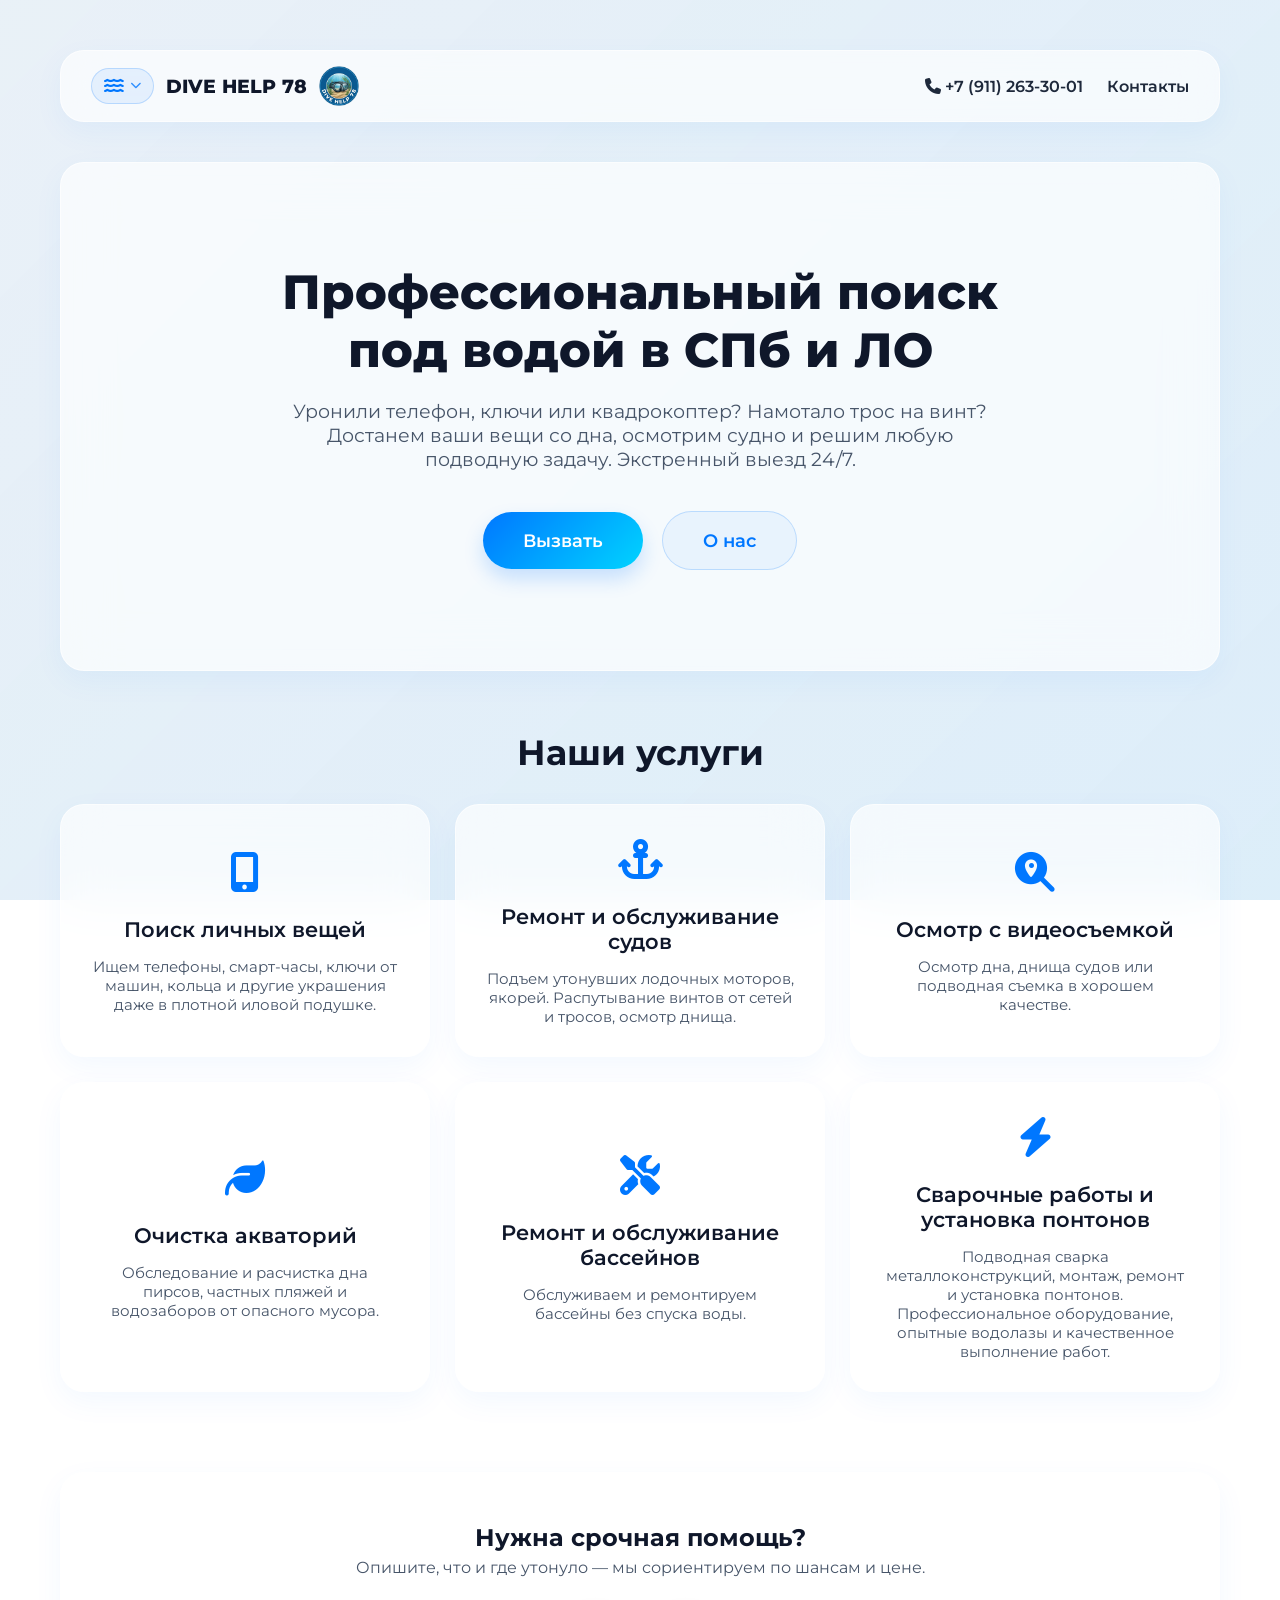
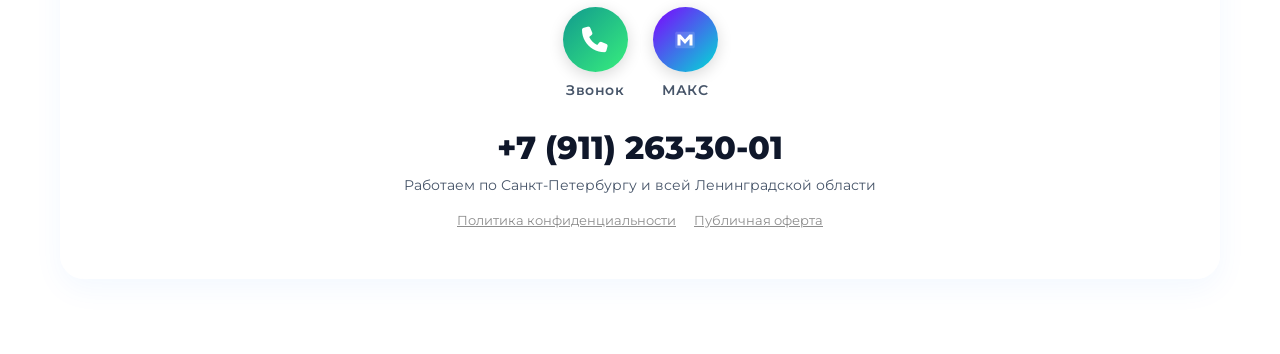
==== commit b3e7265d: "Add files via upload" ====
--- a/index.html
+++ b/index.html
@@ -29,7 +29,7 @@
                 </div>
             </div>
             <span><a href="index.html" style="color: inherit; text-decoration: none;">DIVE HELP 78</a></span>
-            <img src="Alogo.png" alt="Центральный логотип" class="header-center-img">
+            <img src="images/Alogo.png" alt="Центральный логотип" class="header-center-img">
         </div>
         <div class="header-contacts">
             <a href="tel:+79112633001"><i class="fa-solid fa-phone"></i> +7 (911) 263-30-01</a>
--- a/styles/index.css
+++ b/styles/index.css
@@ -0,0 +1,650 @@
+* {
+    margin: 0;
+    padding: 0;
+    box-sizing: border-box;
+    font-family: 'Montserrat', sans-serif;
+}
+
+html {
+    height: -webkit-fill-available;
+}
+
+body {
+    margin: 0;
+    padding: 0;
+    min-height: 100vh;
+    min-height: 100dvh;
+    padding-top: calc(max(15px, env(safe-area-inset-top)) + 15px) !important;
+    padding-bottom: calc(max(15px, env(safe-area-inset-bottom)) + 20px) !important;
+
+    position: relative;
+    box-sizing: border-box;
+    overflow-x: hidden;
+}
+
+body::before {
+    content: "";
+    position: fixed;
+    top: 0;
+    left: 0;
+    right: 0;
+    bottom: 0;
+    background: rgba(15, 23, 42, 0.3);
+    backdrop-filter: blur(8px);
+    -webkit-backdrop-filter: blur(8px);
+
+    z-index: -1;
+    pointer-events: none;
+}
+
+*, *::before, *::after {
+    box-sizing: border-box;
+}
+
+.overlay {
+    position: fixed;
+    top: 0; left: 0; right: 0; bottom: 0;
+    background: linear-gradient(135deg, rgba(240, 248, 255, 0.88) 0%, rgba(224, 242, 254, 0.92) 100%);
+    z-index: -1;
+}
+
+.container {
+    max-width: 1200px;
+    margin: 0 auto;
+    padding: 0 20px;
+}
+
+.glass {
+    background: rgba(255, 255, 255, 0.65);
+    backdrop-filter: blur(24px);
+    -webkit-backdrop-filter: blur(24px);
+    border: 1px solid rgba(255, 255, 255, 0.6);
+    box-shadow: 0 10px 30px rgba(0, 119, 255, 0.05);
+    border-radius: 24px;
+}
+
+header {
+    display: flex;
+    justify-content: space-between;
+    align-items: center;
+    padding: 15px 30px;
+    margin-top: 20px;
+    border-radius: 100px;
+    position: relative;
+    z-index: 100;
+}
+
+.logo {
+    font-weight: 800;
+    font-size: 1.2rem;
+    display: flex;
+    align-items: center;
+    gap: 12px;
+    user-select: none;
+    color: #0f172a;
+}
+
+.logo-dropdown-container {
+    position: relative;
+    display: inline-flex;
+    align-items: center;
+}
+
+.logo-dropdown-trigger {
+    background: rgba(0, 119, 255, 0.08);
+    border: 1px solid rgba(0, 119, 255, 0.2);
+    color: #0077ff;
+    cursor: pointer;
+    display: flex;
+    align-items: center;
+    justify-content: center;
+    gap: 6px;
+    padding: 8px 12px;
+    border-radius: 50px;
+    transition: all 0.3s cubic-bezier(0.4, 0, 0.2, 1);
+    outline: none;
+}
+
+.logo-dropdown-trigger:hover {
+    background: rgba(0, 119, 255, 0.15);
+    border-color: rgba(0, 119, 255, 0.4);
+    transform: translateY(-1px);
+    box-shadow: 0 4px 15px rgba(0, 119, 255, 0.15);
+}
+
+.logo-dropdown-trigger:active {
+    transform: translateY(1px);
+}
+
+.logo-dropdown-trigger i.fa-water {
+    font-size: 1.1rem;
+}
+
+.dropdown-arrow {
+    font-size: 0.7rem;
+    opacity: 0.8;
+    transition: transform 0.3s ease;
+}
+
+.logo-dropdown-container.active .dropdown-arrow {
+    transform: rotate(180deg);
+}
+
+.logo-dropdown-menu {
+    position: absolute;
+    top: calc(100% + 12px);
+    left: 0;
+    min-width: 280px;
+    z-index: 1001;
+    padding: 8px;
+    display: none;
+    opacity: 0;
+    transform: translateY(-10px);
+    transition: opacity 0.25s ease, transform 0.25s ease;
+    pointer-events: none;
+    background: rgba(255, 255, 255, 0.95);
+    backdrop-filter: blur(32px);
+    -webkit-backdrop-filter: blur(32px);
+    border: 1px solid rgba(0, 119, 255, 0.15);
+    box-shadow: 0 15px 40px rgba(0, 119, 255, 0.1);
+}
+
+.logo-dropdown-menu.show {
+    display: block;
+    opacity: 1;
+    transform: translateY(0);
+    pointer-events: auto;
+}
+
+.logo-dropdown-item {
+    display: flex;
+    align-items: center;
+    gap: 12px;
+    color: #334155;
+    text-decoration: none;
+    padding: 12px 16px;
+    border-radius: 14px;
+    font-size: 0.9rem;
+    font-weight: 600;
+    transition: all 0.2s ease;
+}
+
+.logo-dropdown-item:hover {
+    background: rgba(0, 119, 255, 0.08);
+    color: #0077ff;
+    padding-left: 20px;
+}
+
+.logo-dropdown-item.active {
+    color: #0077ff;
+    background: rgba(0, 119, 255, 0.05);
+}
+
+.logo-dropdown-item i {
+    font-size: 0.85rem;
+    width: 16px;
+    text-align: center;
+    color: #0077ff;
+    opacity: 0.9;
+}
+
+.mobile-close-btn {
+    display: none;
+}
+
+.header-contacts a {
+    color: #1e293b;
+    text-decoration: none;
+    font-weight: 600;
+    margin-left: 20px;
+    transition: 0.3s;
+}
+.header-contacts a:hover { color: #0077ff; }
+
+.hero {
+    text-align: center;
+    padding: 100px 20px;
+    margin: 40px 0;
+}
+
+.hero h1 {
+    font-size: 3rem;
+    font-weight: 800;
+    margin-bottom: 20px;
+    color: #0f172a;
+    text-shadow: none;
+}
+
+.hero p {
+    font-size: 1.2rem;
+    max-width: 700px;
+    margin: 0 auto 40px;
+    color: #475569;
+}
+
+.btn {
+    display: inline-block;
+    padding: 18px 40px;
+    font-size: 1.1rem;
+    font-weight: 600;
+    text-decoration: none;
+    border-radius: 50px;
+    transition: all 0.3s ease;
+    border: none;
+    cursor: pointer;
+}
+
+.btn-primary {
+    background: linear-gradient(135deg, #0077ff 0%, #00d4ff 100%);
+    color: #fff;
+    box-shadow: 0 10px 20px rgba(0, 119, 255, 0.2);
+}
+
+.btn-primary:hover {
+    transform: translateY(-3px);
+    box-shadow: 0 15px 25px rgba(0, 119, 255, 0.35);
+}
+
+.btn-outline {
+    background: rgba(0, 119, 255, 0.05);
+    border: 1px solid rgba(0, 119, 255, 0.2);
+    color: #0077ff;
+    margin-left: 15px;
+}
+.btn-outline:hover {
+    background: rgba(0, 119, 255, 0.1);
+    border-color: rgba(0, 119, 255, 0.4);
+}
+
+.services-title {
+    text-align: center;
+    font-size: 2.2rem;
+    margin: 60px 0 30px;
+    color: #0f172a;
+}
+
+.services-grid {
+    display: grid;
+    grid-template-columns: repeat(auto-fit, minmax(280px, 1fr));
+    gap: 25px;
+    margin-bottom: 80px;
+}
+
+.service-card {
+    display: flex;
+    flex-direction: column;
+    align-items: center;
+    justify-content: center;
+    padding: 30px;
+    text-align: center;
+    text-decoration: none;
+    color: #1e293b;
+    transition: transform 0.4s cubic-bezier(0.165, 0.84, 0.44, 1),
+    background 0.4s ease,
+    box-shadow 0.4s ease,
+    border-color 0.4s ease;
+    cursor: pointer;
+}
+
+.service-card:hover {
+    transform: translateY(-10px);
+    background: rgba(255, 255, 255, 0.9);
+    border-color: rgba(0, 119, 255, 0.3);
+    box-shadow: 0 15px 35px rgba(0, 119, 255, 0.1);
+}
+
+.service-icon {
+    font-size: 2.5rem;
+    color: #0077ff;
+    margin-bottom: 20px;
+}
+
+.service-card h3 {
+    font-size: 1.3rem;
+    margin-bottom: 15px;
+    font-weight: 600;
+    color: #0f172a;
+}
+
+.service-card p {
+    font-size: 0.95rem;
+    color: #475569;
+}
+
+footer {
+    text-align: center;
+    padding: 50px 20px;
+    margin-bottom: 40px;
+    color: #1e293b;
+}
+
+footer h2 {
+    color: #0f172a;
+}
+
+.social-links {
+    margin: 30px auto;
+    display: flex;
+    justify-content: center;
+    flex-wrap: wrap;
+    gap: 25px;
+    max-width: 700px;
+}
+
+.social-item {
+    display: flex;
+    flex-direction: column;
+    align-items: center;
+    gap: 10px;
+}
+
+.social-btn {
+    display: flex;
+    align-items: center;
+    justify-content: center;
+    width: 65px;
+    height: 65px;
+    border-radius: 50%;
+    font-size: 1.6rem;
+    color: #fff;
+    text-decoration: none;
+    transition: all 0.3s cubic-bezier(0.175, 0.885, 0.32, 1.275);
+    box-shadow: 0 4px 15px rgba(0,0,0,0.15);
+}
+
+.social-btn.phone {
+    background: linear-gradient(135deg, #11998e 0%, #38ef7d 100%);
+}
+.social-btn.tg {
+    background: rgba(0, 136, 204, 0.9);
+}
+.social-btn.wa {
+    background: rgba(37, 211, 102, 0.9);
+}
+.social-btn.max {
+    background: linear-gradient(135deg, #7F00FF 0%, #00DFD4 100%);
+}
+
+.social-btn:hover {
+    transform: scale(1.15) translateY(-5px);
+    box-shadow: 0 10px 25px rgba(0, 119, 255, 0.25);
+}
+
+.social-label {
+    font-size: 0.85rem;
+    font-weight: 600;
+    color: #475569;
+    letter-spacing: 0.5px;
+    transition: color 0.3s ease;
+}
+
+.social-item:hover .social-label {
+    color: #0077ff;
+}
+
+.header-center-img {
+    height: 2.5rem;
+    width: auto;
+    object-fit: contain;
+    display: block;
+}
+
+@media (max-width: 768px) {
+    .header-center-img {
+        height: 1rem;
+    }
+}
+
+@media (max-width: 768px) {
+    .container {
+        padding: 0 6px !important;
+    }
+
+    body {
+        background-attachment: scroll;
+    }
+
+    .glass {
+        background: rgba(255, 255, 255, 0.95) !important;
+        backdrop-filter: blur(10px) !important;
+        -webkit-backdrop-filter: blur(10px) !important;
+        border: 1px solid rgba(255, 255, 255, 0.9) !important;
+        box-shadow: 0 4px 15px rgba(0, 119, 255, 0.03) !important;
+    }
+
+    header {
+        flex-direction: row !important;
+        justify-content: space-between !important;
+        align-items: center !important;
+        margin-top: 8px !important;
+        padding: 10px 14px !important;
+        border-radius: 16px !important;
+        gap: 8px !important;
+    }
+
+    .logo {
+        width: auto !important;
+        justify-content: flex-start !important;
+        font-size: 0.95rem !important;
+    }
+
+    .header-contacts {
+        display: flex !important;
+        flex-direction: column !important;
+        align-items: flex-end !important;
+        gap: 2px !important;
+    }
+
+    .header-contacts a {
+        margin: 0 !important;
+        display: block !important;
+        font-size: 0.8rem !important;
+        line-height: 1.2 !important;
+    }
+
+    .hero {
+        padding: 24px 12px !important;
+        margin: 10px 0 !important;
+        border-radius: 16px !important;
+    }
+
+    .hero h1 {
+        font-size: 1.6rem !important;
+        margin-bottom: 8px !important;
+        line-height: 1.25 !important;
+    }
+
+    .hero p {
+        font-size: 0.85rem !important;
+        margin-bottom: 16px !important;
+        line-height: 1.45 !important;
+    }
+
+    .hero-buttons {
+        display: flex !important;
+        gap: 8px !important;
+        justify-content: center !important;
+        width: 100% !important;
+    }
+
+    .btn {
+        padding: 12px 14px !important;
+        font-size: 0.9rem !important;
+        border-radius: 12px !important;
+        flex: 1 !important;
+        text-align: center !important;
+    }
+
+    .btn-outline {
+        margin-left: 0 !important;
+        margin-top: 0 !important;
+    }
+
+    .services-title {
+        font-size: 1.4rem !important;
+        margin: 20px 0 10px !important;
+    }
+
+    .services-grid {
+        grid-template-columns: 1fr !important;
+        gap: 8px !important;
+        margin-bottom: 25px !important;
+    }
+
+    .service-card {
+        padding: 14px 16px !important;
+        border-radius: 16px !important;
+        text-align: left !important;
+        display: flex !important;
+        flex-direction: row !important;
+        align-items: center !important;
+        justify-content: flex-start !important;
+        gap: 14px !important;
+    }
+
+    .service-card:hover {
+        transform: none !important;
+    }
+
+    .service-icon {
+        font-size: 1.8rem !important;
+        margin-bottom: 0 !important;
+        flex-shrink: 0 !important;
+        width: 36px !important;
+        text-align: center !important;
+    }
+
+    .service-card-text {
+        display: flex !important;
+        flex-direction: column !important;
+        gap: 2px !important;
+    }
+
+    .service-card h3 {
+        font-size: 1.05rem !important;
+        margin-bottom: 0 !important;
+    }
+
+    .service-card p {
+        font-size: 0.8rem !important;
+        line-height: 1.35 !important;
+    }
+
+    footer {
+        padding: 25px 12px !important;
+        margin-bottom: 12px !important;
+        border-radius: 16px !important;
+    }
+
+    footer h2 {
+        font-size: 1.3rem !important;
+    }
+
+    footer p {
+        font-size: 0.85rem !important;
+    }
+
+    .social-links {
+        gap: 12px !important;
+        margin: 15px 0 !important;
+    }
+
+    .social-item {
+        gap: 6px !important;
+    }
+
+    .social-btn {
+        width: 50px !important;
+        height: 50px !important;
+        font-size: 1.25rem !important;
+    }
+
+    .social-label {
+        font-size: 0.7rem !important;
+    }
+
+    footer a[href^="tel"] {
+        font-size: 1.45rem !important;
+    }
+
+    .logo-dropdown-menu {
+        position: fixed;
+        top: 0;
+        left: 0;
+        width: 100vw;
+        height: 100vh;
+        min-width: 100vw;
+        background: rgba(240, 248, 255, 0.98);
+        backdrop-filter: blur(32px);
+        -webkit-backdrop-filter: blur(32px);
+        z-index: 99999;
+        padding: 100px 24px 40px 24px;
+        border: none;
+        border-radius: 0;
+        display: none;
+        flex-direction: column;
+        justify-content: center;
+        align-items: center;
+        box-sizing: border-box;
+        transform: translateY(-20px);
+        opacity: 0;
+        transition: opacity 0.3s cubic-bezier(0.4, 0, 0.2, 1), transform 0.3s cubic-bezier(0.4, 0, 0.2, 1);
+        pointer-events: none;
+    }
+
+    .logo-dropdown-menu.show {
+        display: flex !important;
+        opacity: 1;
+        transform: translateY(0);
+        pointer-events: auto;
+    }
+
+    .logo-dropdown-items-container {
+        width: 100%;
+        max-width: 360px;
+        display: flex;
+        flex-direction: column;
+        gap: 16px;
+    }
+
+    .logo-dropdown-item {
+        font-size: 1.1rem;
+        padding: 18px 24px;
+        border-radius: 18px;
+        background: rgba(255, 255, 255, 0.7);
+        border: 1px solid rgba(0, 119, 255, 0.1);
+        color: #1e293b;
+        justify-content: flex-start;
+        transition: all 0.2s ease;
+    }
+
+    .logo-dropdown-item:hover {
+        background: rgba(0, 119, 255, 0.1);
+        transform: scale(1.02);
+        padding-left: 28px;
+    }
+
+    .mobile-close-btn {
+        display: flex;
+        align-items: center;
+        justify-content: center;
+        position: absolute;
+        top: 30px;
+        right: 30px;
+        width: 54px;
+        height: 54px;
+        border-radius: 50%;
+        background: rgba(255, 255, 255, 0.9);
+        border: 1px solid rgba(0, 119, 255, 0.15);
+        color: #1e293b;
+        font-size: 1.6rem;
+        cursor: pointer;
+        transition: all 0.25s cubic-bezier(0.4, 0, 0.2, 1);
+        z-index: 100000;
+    }
+
+    .mobile-close-btn:hover {
+        background: #ffffff;
+        transform: rotate(90deg) scale(1.05);
+    }
+}
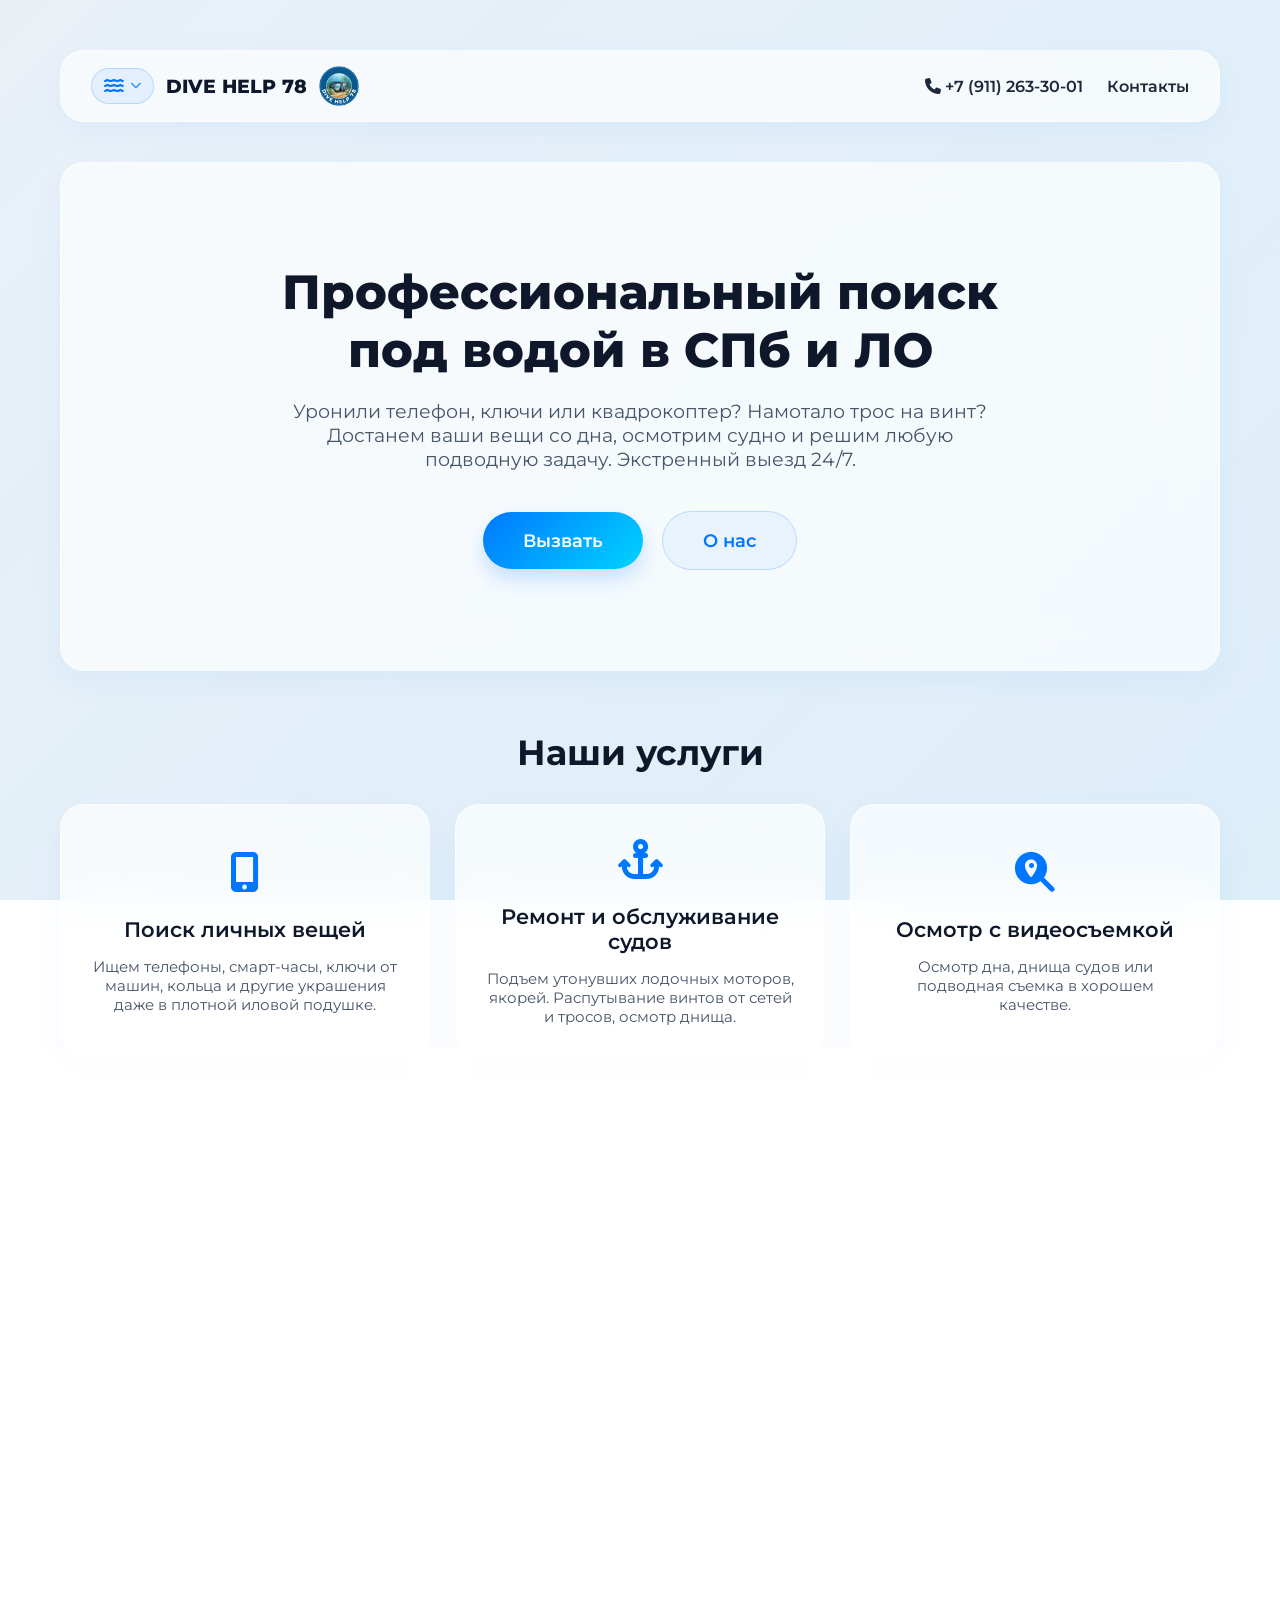
==== commit 15b11eb6: "Add files via upload" ====
--- a/index.html
+++ b/index.html
@@ -6,7 +6,7 @@
     <title>Водолазные услуги. СПб и ЛО</title>
     <link href="https://fonts.googleapis.com/css2?family=Montserrat:wght@400;600;800&display=swap" rel="stylesheet">
     <link rel="stylesheet" href="https://cdnjs.cloudflare.com/ajax/libs/font-awesome/6.4.0/css/all.min.css">
-    <link rel="icon" href="Alogo.png" type="image/x-icon">
+    <link rel="icon" href="images/Alogo.png" type="image/x-icon">
     <link rel="stylesheet" href="styles/index.css">
 </head>
 <body>
@@ -87,8 +87,8 @@
         <a href="welding.html" class="service-card glass">
             <div class="service-icon"><i class="fa-solid fa-bolt"></i></div>
             <div class="service-card-text">
-                <h3>Сварочные работы и установка понтонов</h3>
-                <p>Подводная сварка металлоконструкций, монтаж, ремонт и установка понтонов. Профессиональное оборудование, опытные водолазы и качественное выполнение работ.</p>
+                <h3>Сварочные работы и наведение понтонов</h3>
+                <p>Подводная сварка металлоконструкций, монтаж, ремонт и наведение понтонов. Профессиональное оборудование, опытные водолазы и качественное выполнение работ.</p>
             </div>
         </a>
     </section>
